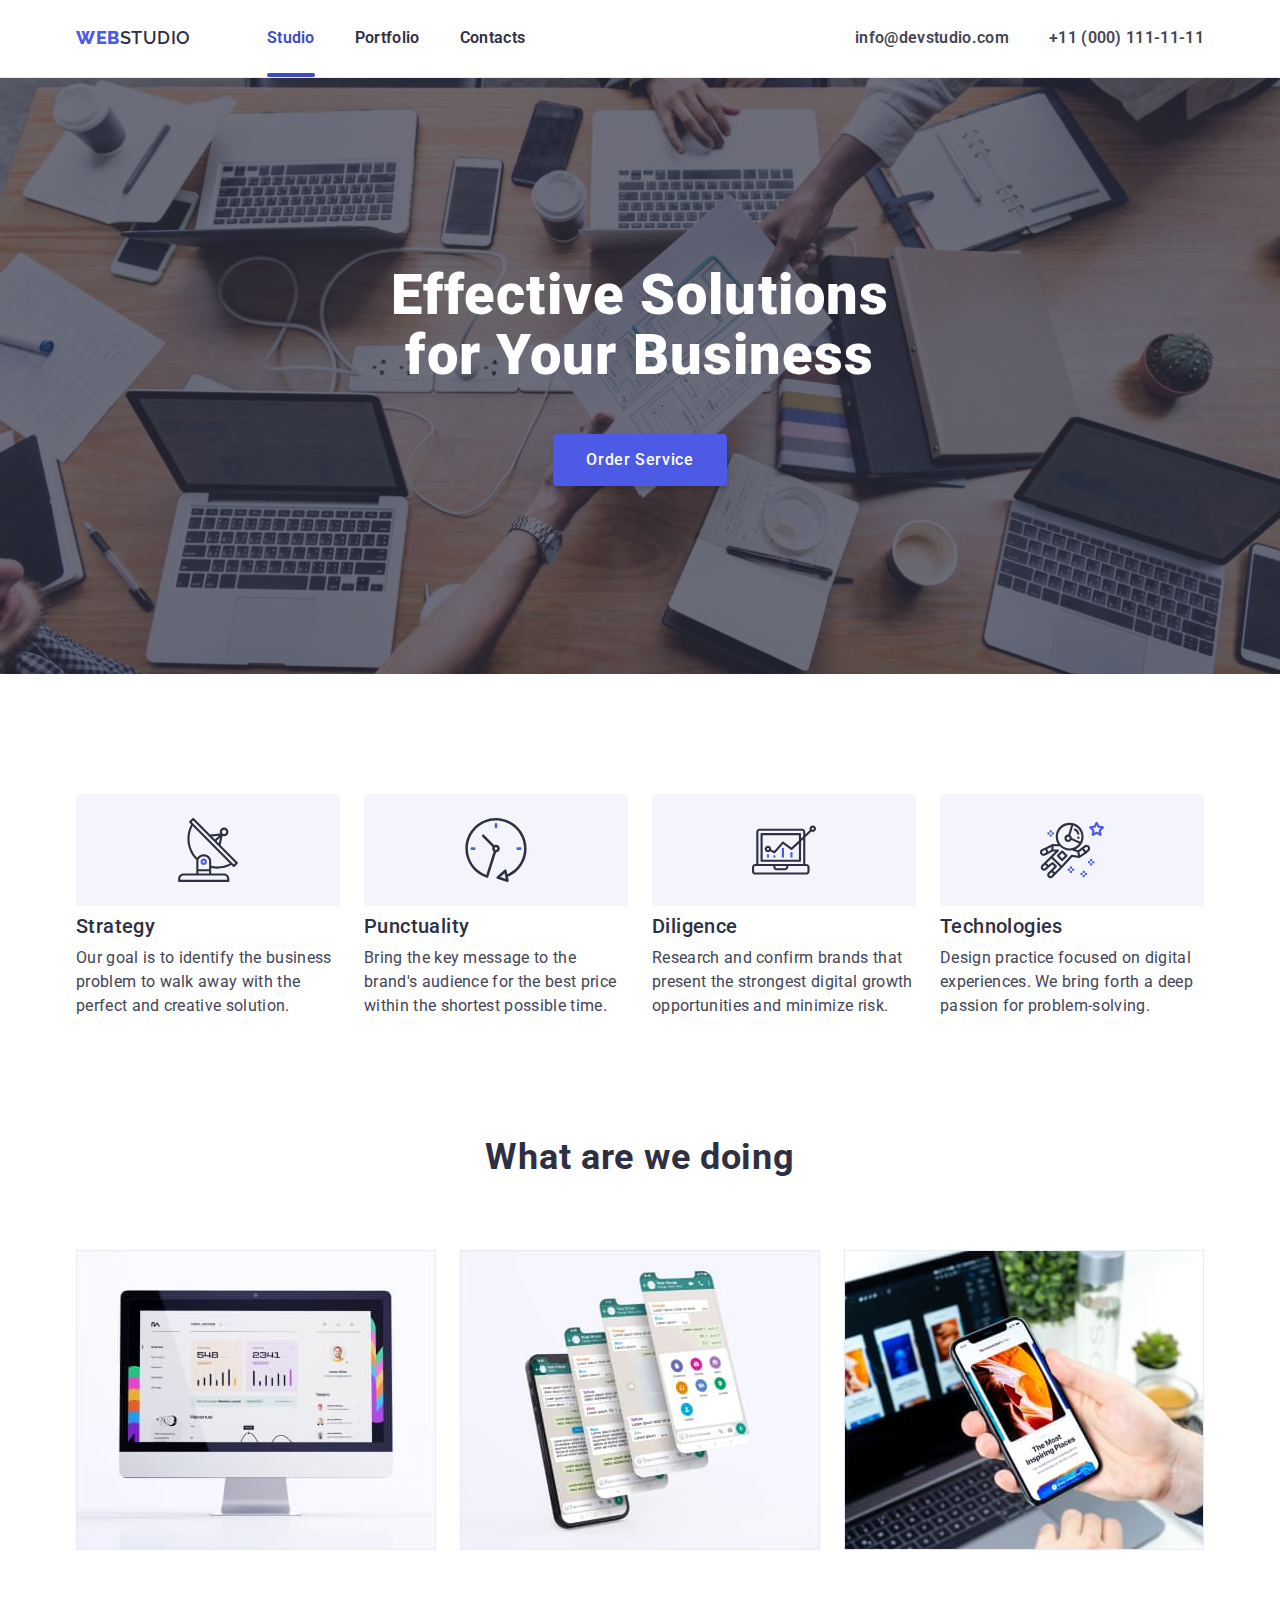
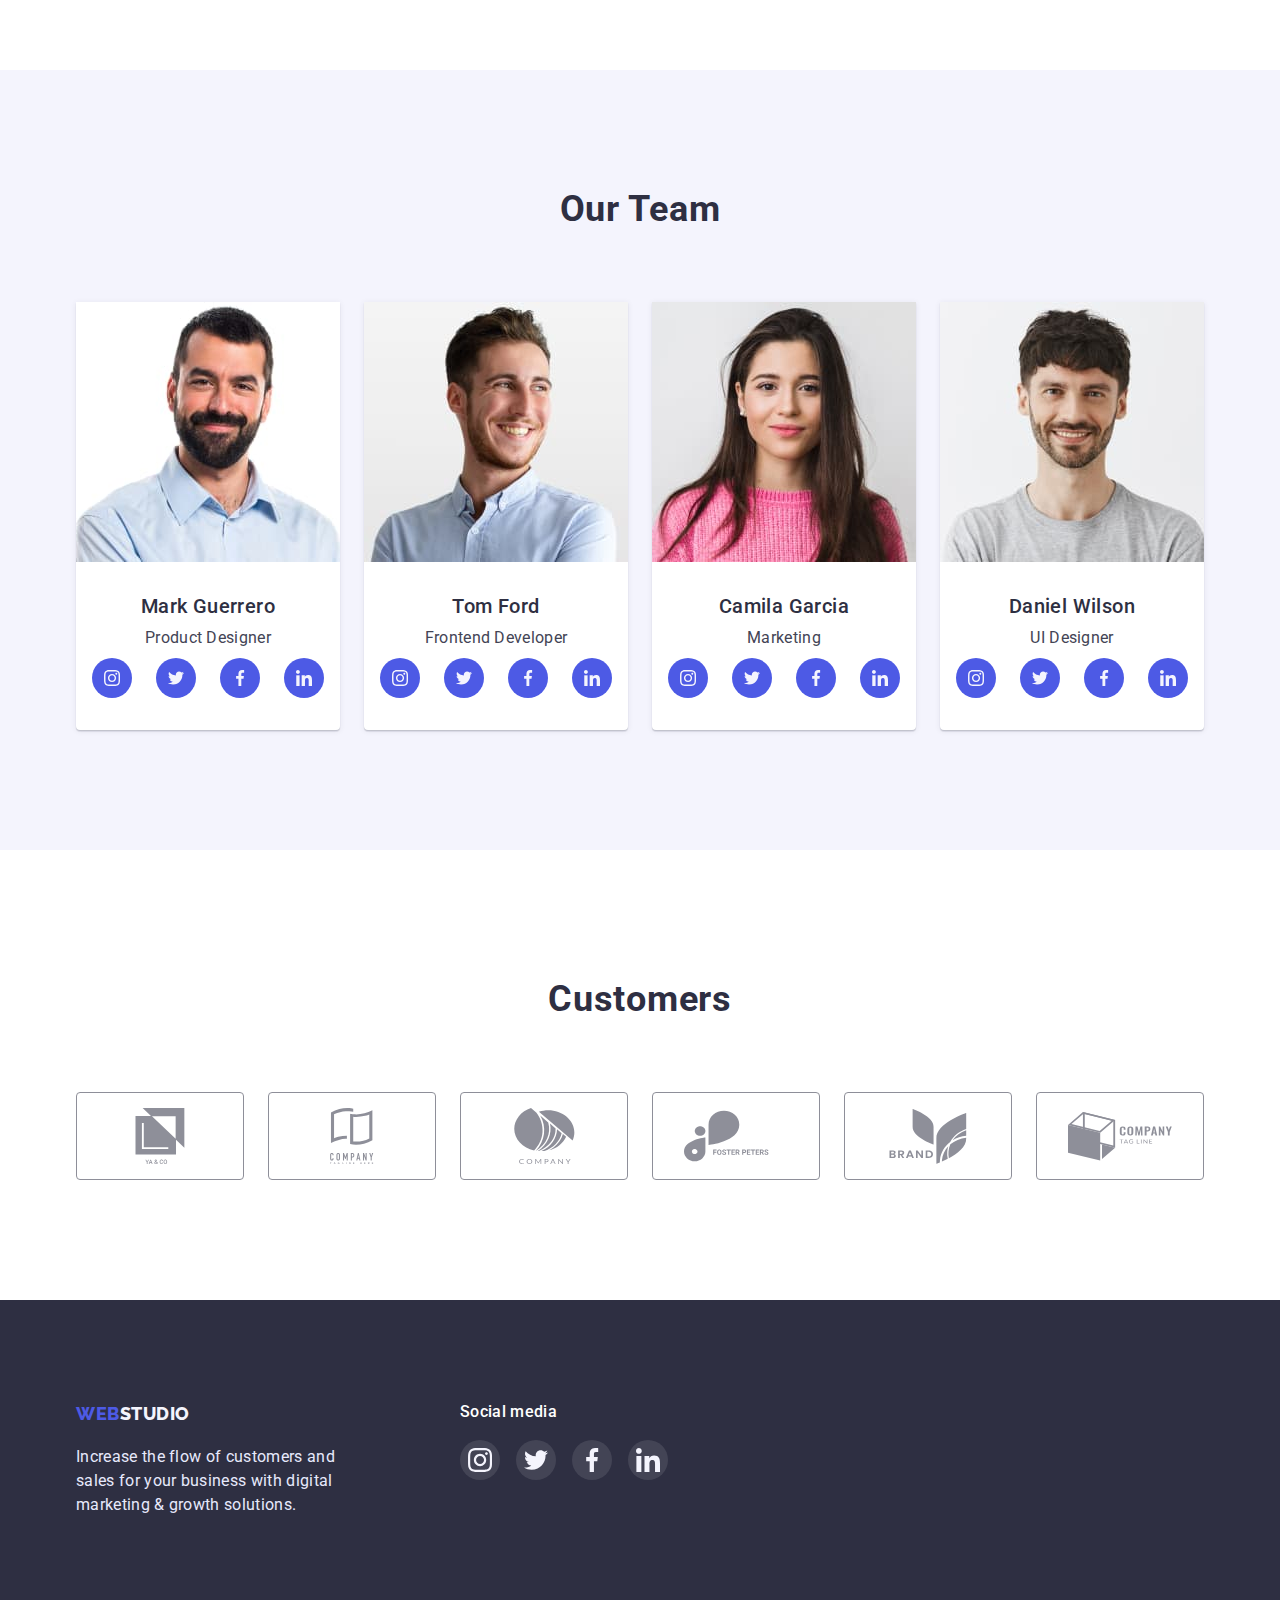
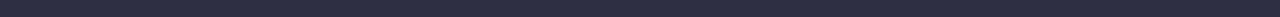
==== index.html @ 7dee8620 "homework-05" ====
<!DOCTYPE html>
<html lang="en">
  <head>
    <meta charset="UTF-8" />
    <meta http-equiv="X-UA-Compatible" content="IE=edge" />
    <meta name="viewport" content="width=device-width, initial-scale=1.0" />
    <title>WEBSTUDIO</title>
    <link rel="preconnect" href="https://fonts.googleapis.com" />
    <link rel="preconnect" href="https://fonts.gstatic.com" crossorigin />
    <link rel="preconnect" href="https://fonts.googleapis.com" />
    <link rel="preconnect" href="https://fonts.gstatic.com" crossorigin />
    <link
      href="https://fonts.googleapis.com/css2?family=Raleway:wght@800&family=Roboto:wght@400;500;700;900&display=swap"
      rel="stylesheet"
    />
    <link
      rel="stylesheet"
      href="https://cdnjs.cloudflare.com/ajax/libs/modern-normalize/1.1.0/modern-normalize.min.css
"
    />
    <link rel="stylesheet" href="./css/style.css" />
  </head>
  <body class="body-studio">
    <!--Header шапка сайту-->
    <header class="header">
      <div class="container header-nav">
        <nav class="page-nav">
          <a class="header-span logo-app link" href="#"><span class="accent">WEB</span>STUDIO</a>
          <ul class="header-list list">
            <li class="item">
              <a class="header-link link current" href="./index.html">Studio</a>
            </li>
            <li class="item">
              <a class="header-link link" href="./portfolio.html">Portfolio</a>
            </li>
            <li class="item">
              <a class="header-link link" href="#">Contacts</a>
            </li>
          </ul>
        </nav>
        <ul class="contact list">
          <address class="address">
            <a class="header-email link" href="malto:info@devstudio.com">info@devstudio.com</a>
            <a class="header-tel link" href="tel:+11(000)111-11-11">+11 (000) 111-11-11</a>
          </address>
        </ul>
      </div>
    </header>
    <!--section 1-->
    <main>
      <section class="hero">
        <div class="container">
          <h1 class="hero-title">Effective Solutions<br />for Your Business</h1>
          <button type="button" class="hero-btn" data-modal-open>Order Service</button>
        </div>
      </section>
      <!--section 2-->
      <section class="skils">
        <div class="container">
          <h2 class="visually-hidden">Skils</h2>
          <ul class="skils-list list">
            <li class="skils-item">
              <a class="skils-block">
                <svg class="skils-icon" width="64" height="64">
                  <use href="./images/sprite.svg#icon-antenna-1"></use>
                </svg>
              </a>
              <h3 class="skils-tile">Strategy</h3>
              <p class="skils-text">
                Our goal is to identify the business problem to walk away with the perfect and
                creative solution.
              </p>
            </li>
            <li class="skils-item">
              <a class="skils-block">
                <svg class="skils-icon" width="64" height="64">
                  <use href="./images/sprite.svg#icon-clock-1"></use>
                </svg>
              </a>
              <h3 class="skils-tile">Punctuality</h3>
              <p class="skils-text">
                Bring the key message to the brand's audience for the best price within the shortest
                possible time.
              </p>
            </li>
            <li class="skils-item">
              <a class="skils-block">
                <svg class="skils-icon" width="64" height="64">
                  <use href="./images/sprite.svg#icon-diagram-1"></use>
                </svg>
              </a>
              <h3 class="skils-tile">Diligence</h3>
              <p class="skils-text">
                Research and confirm brands that present the strongest digital growth opportunities
                and minimize risk.
              </p>
            </li>
            <li class="skils-item">
              <a class="skils-block">
                <svg class="skils-icon" width="64" height="64">
                  <use href="./images/sprite.svg#icon-astronaut-1"></use>
                </svg>
              </a>
              <h3 class="skils-tile">Technologies</h3>
              <p class="skils-text">
                Design practice focused on digital experiences. We bring forth a deep passion for
                problem-solving.
              </p>
            </li>
          </ul>
        </div>
      </section>
      <!--Section 3-->
      <section class="work">
        <div class="container">
          <h2 class="work-title">What are we doing</h2>
          <ul class="work-list list">
            <li class="doing-card">
              <img class="item" src="./images/rectangle.jpg" width="360" height="300" alt="#" />
            </li>
            <li class="doing-card">
              <img class="item" src="./images/ahug.jpg" width="360" height="300" alt="#" />
            </li>
            <li class="doing-card">
              <img
                class="item"
                src="./images/mobil_telephon.jpg"
                width="360"
                height="300"
                alt="#"
              />
            </li>
          </ul>
        </div>
      </section>
      <!--Section 4 (Our Team)-->
      <section class="team team-pading">
        <div class="container">
          <h2 class="team-title">Our Team</h2>
          <ul class="team-list list">
            <li class="team-item">
              <img src="./images/markguerrero.jpg" width="264" height="260" alt="foto_designer" />
              <div class="team-profesion">
                <h3 class="team-name">Mark Guerrero</h3>
                <p class="team-text">Product Designer</p>
                <ul class="team-soc-list list">
                  <li class="team-soc-item">
                    <a href="" class="team-soc-link link">
                      <svg class="team-soc-acon" width="16" height="16">
                        <use href="./images/sprite.svg#icon-instagram-2"></use>
                      </svg>
                    </a>
                  </li>
                  <li class="team-soc-item">
                    <a href="" class="team-soc-link link">
                      <svg class="team-soc-acon" width="16" height="16">
                        <use href="./images/sprite.svg#icon-twitter-1"></use>
                      </svg>
                    </a>
                  </li>
                  <li class="team-soc-item">
                    <a href="" class="team-soc-link link">
                      <svg class="team-soc-acon" width="16" height="16">
                        <use href="./images/sprite.svg#icon-facebook-1"></use>
                      </svg>
                    </a>
                  </li>
                  <li class="team-soc-item">
                    <a href="" class="team-soc-link link">
                      <svg class="team-soc-acon" width="16" height="16">
                        <use href="./images/sprite.svg#icon-linkedin-1"></use>
                      </svg>
                    </a>
                  </li>
                </ul>
              </div>
            </li>
            <li class="team-item">
              <img
                src="./images/tomford.jpg"
                width="264"
                height="260"
                alt="foto_frontend_developer"
              />
              <div class="team-profesion">
                <h3 class="team-name">Tom Ford</h3>
                <p class="team-text">Frontend Developer</p>

                <ul class="team-soc-list list">
                  <li class="team-soc-item">
                    <a href="" class="team-soc-link link">
                      <svg class="team-soc-acon" width="16" height="16">
                        <use href="./images/sprite.svg#icon-instagram-2"></use>
                      </svg>
                    </a>
                  </li>
                  <li class="team-soc-item">
                    <a href="" class="team-soc-link link">
                      <svg class="team-soc-acon" width="16" height="16">
                        <use href="./images/sprite.svg#icon-twitter-1"></use>
                      </svg>
                    </a>
                  </li>
                  <li class="team-soc-item">
                    <a href="" class="team-soc-link link">
                      <svg class="team-soc-acon" width="16" height="16">
                        <use href="./images/sprite.svg#icon-facebook-1"></use>
                      </svg>
                    </a>
                  </li>
                  <li class="team-soc-item">
                    <a href="" class="team-soc-link link">
                      <svg class="team-soc-acon" width="16" height="16">
                        <use href="./images/sprite.svg#icon-linkedin-1"></use>
                      </svg>
                    </a>
                  </li>
                </ul>
              </div>
            </li>
            <li class="team-item">
              <img src="./images/camilagarcia.jpg" width="264" height="260" alt="foto_marketing" />
              <div class="team-profesion">
                <h3 class="team-name">Camila Garcia</h3>
                <p class="team-text">Marketing</p>

                <ul class="team-soc-list list">
                  <li class="team-soc-item">
                    <a href="" class="team-soc-link link">
                      <svg class="team-soc-acon" width="16" height="16">
                        <use href="./images/sprite.svg#icon-instagram-2"></use>
                      </svg>
                    </a>
                  </li>
                  <li class="team-soc-item">
                    <a href="" class="team-soc-link link">
                      <svg class="team-soc-acon" width="16" height="16">
                        <use href="./images/sprite.svg#icon-twitter-1"></use>
                      </svg>
                    </a>
                  </li>
                  <li class="team-soc-item">
                    <a href="" class="team-soc-link link">
                      <svg class="team-soc-acon" width="16" height="16">
                        <use href="./images/sprite.svg#icon-facebook-1"></use>
                      </svg>
                    </a>
                  </li>
                  <li class="team-soc-item">
                    <a href="" class="team-soc-link link">
                      <svg class="team-soc-acon" width="16" height="16">
                        <use href="./images/sprite.svg#icon-linkedin-1"></use>
                      </svg>
                    </a>
                  </li>
                </ul>
              </div>
            </li>
            <li class="team-item">
              <img
                src="./images/danielwilson.jpg"
                width="264"
                height="260"
                alt="foto_UI_desinger"
              />
              <div class="team-profesion">
                <h3 class="team-name">Daniel Wilson</h3>
                <p class="team-text">UI Designer</p>

                <ul class="team-soc-list list">
                  <li class="team-soc-item">
                    <a href="" class="team-soc-link link">
                      <svg class="team-soc-acon" width="16" height="16">
                        <use href="./images/sprite.svg#icon-instagram-2"></use>
                      </svg>
                    </a>
                  </li>
                  <li class="team-soc-item">
                    <a href="" class="team-soc-link link">
                      <svg class="team-soc-acon" width="16" height="16">
                        <use href="./images/sprite.svg#icon-twitter-1"></use>
                      </svg>
                    </a>
                  </li>
                  <li class="team-soc-item">
                    <a href="" class="team-soc-link link">
                      <svg class="team-soc-acon" width="16" height="16">
                        <use href="./images/sprite.svg#icon-facebook-1"></use>
                      </svg>
                    </a>
                  </li>
                  <li class="team-soc-item">
                    <a href="" class="team-soc-link link">
                      <svg class="team-soc-acon" width="16" height="16">
                        <use href="./images/sprite.svg#icon-linkedin-1"></use>
                      </svg>
                    </a>
                  </li>
                </ul>
              </div>
            </li>
          </ul>
        </div>
      </section>
      <section class="clients">
        <div class="container">
          <h2 class="clients-title">Customers</h2>
          <ul class="clients-list list">
            <li class="clients-item">
              <a href="" class="clients-link link">
                <svg class="clients-icon" width="104" height="56">
                  <use href="./images/sprite.svg#icon-logo-1"></use>
                </svg>
              </a>
            </li>
            <li class="clients-item">
              <a href="" class="clients-link link">
                <svg class="clients-icon" width="104" height="56">
                  <use href="./images/sprite.svg#icon-logo-2"></use>
                </svg>
              </a>
            </li>
            <li class="clients-item">
              <a href="" class="clients-link link">
                <svg class="clients-icon" width="104" height="56">
                  <use href="./images/sprite.svg#icon-logo-3"></use>
                </svg>
              </a>
            </li>
            <li class="clients-item">
              <a href="" class="clients-link link">
                <svg class="clients-icon" width="104" height="56">
                  <use href="./images/sprite.svg#icon-logo-4"></use>
                </svg>
              </a>
            </li>
            <li class="clients-item">
              <a href="" class="clients-link link">
                <svg class="clients-icon" width="104" height="56">
                  <use href="./images/sprite.svg#icon-logo-5"></use>
                </svg>
              </a>
            </li>
            <li class="clients-item">
              <a href="" class="clients-link link">
                <svg class="clients-icon" width="104" height="56">
                  <use href="./images/sprite.svg#icon-logo-6"></use>
                </svg>
              </a>
            </li>
          </ul>
        </div>
      </section>
    </main>
    <!--section 5-->
    <footer class="footer">
      <div class="container footer-container">
        <div class="logo-box">
          <a class="logo-down link" href="./index.html"
            ><span class="accent">WEB</span><span class="accent-studio">STUDIO</span></a
          >
          <p class="footer-text">
            Increase the flow of customers and sales for your business with digital marketing &
            growth solutions.
          </p>
        </div>
        <div class="media">
          <h3 class="social-text">Social media</h3>
          <ul class="media-social list">
            <li class="media-social-item">
              <a href="" class="media-soc-link link">
                <svg class="media-soc-acon" width="24" height="24">
                  <use href="./images/sprite.svg#icon-instagram-2"></use>
                </svg>
              </a>
            </li>
            <li class="media-social-item">
              <a href="" class="media-soc-link link">
                <svg class="media-soc-acon" width="24" height="24">
                  <use href="./images/sprite.svg#icon-twitter-1"></use>
                </svg>
              </a>
            </li>
            <li class="media-social-item">
              <a href="" class="media-soc-link link">
                <svg class="media-soc-acon" width="24" height="24">
                  <use href="./images/sprite.svg#icon-facebook-1"></use>
                </svg>
              </a>
            </li>
            <li class="media-social-item">
              <a href="" class="media-soc-link link">
                <svg class="media-soc-acon" width="24" height="24">
                  <use href="./images/sprite.svg#icon-linkedin-1"></use>
                </svg>
              </a>
            </li>
          </ul>
        </div>
      </div>
    </footer>
    <div class="backdrop is-hidden" data-modal>
      <div class="modal">
        <button type="button" class="modal-close" data-modal-close>
          <svg class="modal-icon" width="8" height="8">
            <use href="./images/icon-close-black.svg#icon-vector"></use>
          </svg>
        </button>
      </div>
    </div>
    <script src="./js/modal.js"></script>
  </body>
</html>
---- css/style.css ----
/*
универсальный селектро
селектор id
селектор тега
селектор класу
селектор атрибуту
селектор наследия
селектор ребенка
*/
*,
*::before,
*::after {
  box-sizing: border-box;
}

:root {
  --brand-color: #4D5AE5;
  --fond-page-color: #FFFFFF;
  --logo-color: #2E2F42;
  --text-decoration-color: #434455;
  --section-page-color: #2e2f42;
  --text-decoration-footer: #E7E9FC;
  --click-color: #404bbf;
  --lith-color: #f4f4fd;
  --footer-soc-bg-color: rgba(255, 255, 255, 0.1);
  --footer-soc-bg-hover: #31d0aa;
  --clients-icon-color:#8e8f99;
  --hover-transition: 250ms cubic-bezier(0.4, 0, 0.2, 1); 
}

h1,
h2,
h3,
h4,
h5,
h6,
p {
  margin: 0;
}

ul,
ol {
  margin: 0;
  padding-left: 0;
}

img {
  display: block;
}

button {
  cursor: pointer;
}

.body-studio {
  font-family: "Roboto", sans-serif;
  background-color: var(--fond-page-color #FFFFFF);
}

.container {
  width: 1158px;
  margin-left: auto;
  margin-right: auto;
  padding-right: 15px;
  padding-left: 15px;

}

.visually-hidden {
  position: absolute;
  width: 1px;
  height: 1px;
  margin: -1px;
  border: 0;
  padding: 0;
  white-space: nowrap;
  clip-path: inset(100%);
  clip: rect(0, 0, 0, 0);
  overflow: hidden;
}

.list {
  margin: 0;
  list-style: none;
}

.link {
  text-decoration: none;
  /*display: inline-block;*/
}

.header {
  border-bottom: 1px solid var(--text-decoration-footer);
}

.header-nav {
  display: flex;
}

.page-nav {
  /*position: absolute;*/
  display: flex;
}

.header-nav .link {
  color: var(--logo-color);
  font-weight: 600;
  text-decoration: none;
  transition: color var(--hover-transition);
}
.header-nav .link.current {
  color: var(--click-color);
  position: relative;
}

.link.current::after {
  content: "";
  position: absolute;
  width: 100%;
  height: 4px;
  background-color: var(--click-color);
  border-radius: 2px;
  left: 0;
  bottom: -3px;
}

/*.header > .container {
  display: flex;
  height: auto;
}*/
.address {
  display: flex;
  gap: 40px;
}
.address .link {
  color: var(--text-decoration-color);
  font-style: normal;
  font-size: 16px;
  line-height: 1.5;
  text-decoration: none;
  letter-spacing: 0.02em;
}
.header-list {
  display: flex;
  align-items: center;
  gap: 40px;
  width: auto;
  height: auto;
  margin-left: 0;
}
.header-span {
  font-weight: 800;
  font-size: 16px;
  line-height: 1.5;
  letter-spacing: 0.02em;
  color: var(--section-page-color);
  display: block;
  padding-top: 24px;
  padding-bottom: 24px;
}
.header-link {
  font-weight: 500;
  font-size: 16px;
  line-height: 1.5;
  letter-spacing: 0.02em;
  color: var(--section-page-color);
  display: block;
  padding-top: 24px;
  padding-bottom: 24px;
}


.header-link:hover,
.header-link:focus,
.header-tel:hover,
.header-tel:focus,
.header-email:hover,
.header-email:focus {
  color: var(--brand-color);
}

.item {
  color: var(--brand-color);
}

.logo-app {
  font-family: "Raleway", sans-serif;
  font-weight: 800;
  font-size: 18px;
  line-height: 1.33;
  letter-spacing: 0.03em;
  text-transform: uppercase;
  color: var(--logo-color);
  width: auto;
  height: auto;
  margin-right: 76px;
}

.contact {
  display: flex;
  align-items: center;
  margin-left: auto;
  gap: 40px;
}

.accent {
  letter-spacing: 0.03em;
  color: var(--brand-color);
  font-family: 'Raleway';
font-style: normal;
font-weight: 800;
font-size: 18px;
line-height: 1.6;
}

.header-tel,
.header-email {
  font-weight: 400;
  font-size: 16px;
  line-height: 1.5;
  letter-spacing: 0.02em;
  color: var(--text-decoration-color);
  padding-bottom: 24px;
  padding-top: 24px;
}


.hero {
  /* margin-top: 24px;
    margin-bottom: 120px;*/
  margin-left: auto;
  margin-right: auto;
  padding-top: 188px;
  padding-bottom: 188px;


  background-color: var(--section-page-color);
  text-align: center;
  max-width: 1440px;
  background-image: linear-gradient(rgba(46, 47, 66, 0.7),
      rgba(46, 47, 66, 0.7)),
    url(../images/people-office.jpg);
  background-repeat: no-repeat;
  background-position: center;
  background-size: cover;

}

.hero-title {
  /*margin-top: 0;
    margin-bottom: 0px;
    margin-left: 0px;
    margin-right: 0px;
    padding-top: 0px;*/
  /*padding-bottom: 48px;*/
  margin-bottom: 48px;
  font-weight: 900;
  font-size: 56px;
  line-height: 1.07;
  letter-spacing: 0.02em;
  color: var(--fond-page-color);
}

.hero-btn {
  /* display: inline-block;*/
  padding: 16px 32px;
  text-align: center;
  /*margin-bottom: 192px;*/
  margin-left: 0px;
  margin-right: 0px;
  border-radius: 4px;
  border: 1px solid transparent;
  min-width: 170px;

  font-family: inherit;
  font-weight: 500;
  font-size: 16px;
  line-height: 1.18;
  letter-spacing: 0.04em;
  background-color: var(--brand-color);
  color: var(--fond-page-color);
  cursor: pointer;
  box-shadow: 0px 4px 4px rgba(0, 0, 0, 0.15);

}

.hero-btn:hover,
.hero-btn:focus {
  background-color: var(--click-color);
}

.skils {
  padding: 120px 0;
}

.skils {
  padding: 120px 0;
}

.skils-list {
  display: flex;
  justify-content: center;
  gap: 24px;

}

.skils-item {
  width: calc((100% - 3 * 24px) / 4);
  /*width: 264px;*/
}

.skils-block {
  background: var(--lith-color);
  border-radius: 4px;
  /*width: 265px;
  height: 122px;*/
  display: flex;
  align-items: center;
  justify-content: center;
  margin-bottom: 8px;
  padding: 24px 0;
  fill: var(--clients-icon-color);

}

.skils-icon {
  align-items: center;
  justify-content: center;
  background: var(--lith-color);
}

.skils-tile {
  font-weight: 500;
  font-size: 20px;
  line-height: 1.2;
  letter-spacing: 0.02em;
  color: var(--logo-color);
  margin-bottom: 8px;
}

.skils-text {
  /*width: 264px;*/
  font-size: 16px;
  line-height: 1.5;
  letter-spacing: 0.02em;
  color: var(--text-decoration-color);
}

.work {
  padding-bottom: 120px;
}

/*.ourteam {
  padding: 120px 0;
}*/
.work-list {
  display: flex;
  gap: 24px;
}

.work-title {
  font-weight: 700;
  font-size: 36px;
  line-height: 1.11;
  text-align: center;
  letter-spacing: 0.02em;
  color: var(--section-page-color);
  margin-bottom: 72px;
}

.team {
  background: var(--lith-color);
  text-align: center;

}

.team-pading {
  padding-top: 120px;
  padding-bottom: 120px;
}

.team-title {
  font-weight: 700;
  font-size: 36px;
  line-height: 1.11;
  text-align: center;
  letter-spacing: 0.02em;
  color: var(--logo-color);
  margin-bottom: 72px;
}

.team-list {
  display: flex;
  justify-content: center;
  align-items: center;
  gap: 24px;
  border-radius: 4px;
}

.team-item {
  background: var(--fond-page-color);
  box-shadow: 0px 1px 6px rgba(46, 47, 66, 0.08),
    0px 1px 1px rgba(46, 47, 66, 0.16), 0px 2px 1px rgba(46, 47, 66, 0.08);
  border-radius: 0px 0px 4px 4px;
  width: calc((100% - 72px) / 4);

}

.team-image {
  margin-bottom: 32px;
}

.team-name {
  font-weight: 500;
  font-size: 20px;
  line-height: 1.2;
  text-align: center;
  letter-spacing: 0.02em;
  color: var(--logo-color);
  margin-bottom: 8px;
}

.team-text {
  font-size: 16px;
  line-height: 1.5;
  text-align: center;
  letter-spacing: 0.02em;
  margin-bottom: 8px;
  color: var(--text-decoration-color);
  /*padding-bottom: 32px;*/
}

.team-profesion {
  padding-top: 32px;
  padding-bottom: 32px;
}

/*значки*/
.team-item-text {
  margin-bottom: 8px;
}

.team-soc-item {
  width: 40px;
  height: 40px;
  
}

.team-soc-link {
  width: 100%;
  height: 100%;
  border-radius: 50%;
  display: flex;
  align-items: center;
  justify-content: center;
  background: rgba(255, 255, 255, 0.1);
  background-color: var(--brand-color);
}

.team-soc-link:hover,
.team-soc-link:focus {
  background-color: var(--click-color);
}

.team-soc-list {
  display: flex;
  justify-content: center;
  gap: 24px;
}

.media-soc-acon {
  fill: var(--lith-color);
}


.clients {
  padding-top: 130px;
  padding-bottom: 120px;
}

.clients-title {
  font-weight: 700;
  font-size: 36px;
  line-height: 1.11;
  text-align: center;
  letter-spacing: 0.02em;
  color: var(--section-page-color);
  margin-bottom: 72px;
}

.clients-list {
  display: flex;
  justify-content: space-between;
  align-items: center;
  gap: 24px;
}

.clients-item {
  width: 168px;
  height: 88px;
  border: 1px solid #8e8f99;
  border-radius: 4px;
}

.clients-link {
  display: flex;
  justify-content: center;
  align-items: center;
  width: 100%;
  height: 100%;
  border-color: 1px solid var(--clients-icon-color);
  color: var(--clients-icon-color);
}

.clients-icon {
  fill: currentColor;
}

.clients-item:hover,
.clients-item:focus {
  border-color: var(--click-color);
}

.clients-item:hover,
.clients-item:focus  {
  fill: var(--click-color);
}
.clients-link:hover .clients-icon,
.clients-link:focus .clients-icon {
  fill: var(--click-color);
}
.media-social-list {
  display: flex;
  justify-content: center;
  gap: 16px;
}

.media-social-item {
  width: 40px;
  height: 40px;
}

.media-soc-link {
  width: 100%;
  height: 100%;
  background-color: var(--footer-soc-bg-color);
  border-radius: 50%;
  display: flex;
  align-items: center;
  justify-content: center;
}

.media-soc {
  display: block;
}

.media-soc-list {
  display: flex;
  justify-content: center;
  gap: 16px;
}


/* Portfolio */
.portfolio {
  padding-top: 96px;
  padding-bottom: 120px;
}

.sitenav-list {
  display: flex;
  flex-direction: row;
  justify-content: center;
  gap: 24px;
  margin-bottom: 72px;
}

.btn {
  padding: 8px 16px;
  border-radius: 4px;

  color: var(--brand-color);
  font-family: inherit;
  font-weight: 500;
  font-size: 16px;
  line-height: 1.5;
  letter-spacing: 0.04em;
  border: 1px solid var(--text-decoration-footer);
  cursor: pointer;


}

/*.btn {
    display: flex;
    margin-right: 24px;
}*/
.btn :last-child {
  margin-right: 0;
}

.btn:hover,
.btn:focus {
  background: var(--brand-color);
  color: var(--fond-page-color);
  border: 1px solid var(--click-color);

}
.portfolio-btn:hover, 
.portfolio-btn:focus {
box-shadow: 0px 1px 6px rgba(46, 47, 66, 0.08),
    0px 1px 1px rgba(46, 47, 66, 0.16), 0px 2px 1px rgba(46, 47, 66, 0.08);
}
.portfolio-card {
  cursor: pointer;
  
}
.portfolio-list {
  gap: 48px 24px;
  display: flex;
  flex-wrap: wrap;
  /*justify-content: space-between;*/
}

.portfolio-item {
  width: calc((100% - 2 *24px)/3);
  box-shadow: 0px 1px 6px rgba(46, 47, 66, 0.08);
  /*width: 360px;*/
  /*border: 1px solid var(--acent-color);*/
  /*margin-bottom: 48px;*/
}

/*.portfolio-item:nth-child(3n){
  margin-right: 0;
}*/
.portfolio-item:hover,
.portfolio-item:focus {
 border: 0.5px solid #F4F4FD;
box-shadow: 0px 1px 6px rgba(46, 47, 66, 0.08), 0px 1px 1px rgba(46, 47, 66, 0.16), 0px 2px 1px rgba(46, 47, 66, 0.08);
}

.portfolio-link {
  width: auto;
  height: auto;
}

.portfolio-item:not(:nth-last-child(-n + 3)) {
  margin-bottom: 0;
}

/*.portfolio-item:nth-child(n + 7) {
  margin-bottom: 0;
}*/

.portfolio-picture {
  margin-bottom: 32px;
}

.portfolio-title {
  font-weight: 700;
  font-size: 20px;
  line-height: 1.2;
  letter-spacing: 0.02em;
  color: var(--section-page-color);
  margin-bottom: 8px;
  /*padding-left: 16px;*/
}

.portfolio-picture {
  display: block;
  margin-bottom: 0px;
  padding-bottom: 0px;
  border-bottom: 0px;
}

.portfolio-text {
  /*padding-bottom: 32px;*/
  padding-left: 16px;

  font-size: 16px;
  line-height: 1.5;
  letter-spacing: 0.02em;
  color: var(--text-decoration-color);

}

.portfolio-container {
  padding-top: 32px;
  padding-bottom: 32px;
  padding-right: 24px;
  padding-left: 24px;
  margin-top: 0;
  border-left: 1px solid var(--text-decoration-footer);
  border-right: 1px solid var(--text-decoration-footer);
  border-bottom: 1px solid var(--text-decoration-footer);
}

/*.block-footer {
    background-color: var(--section-page-color);
    padding-top: 100px;
    padding-bottom: 100px;

}*/
.accent-studio {
  font-family: 'Raleway';
  font-weight: 800;
  font-size: 18px;
  line-height: 1.16;
  letter-spacing: 0.03em;
  color: var(--lith-color);
}

/*Page 1 - secion-4*/
.ourteam {
  box-sizing: border-box;
  background: var(--lith-color);
  min-width: 1440px;
}

.footer-container {
  display: flex;
}

.logo-down {
  /*display: inline-block;
    padding: 0px;
    margin: 100px 0px 16px 156px;*/
  font-family: 'Raleway', sans-serif;
  font-weight: 800;
  font-size: 18px;
  line-height: 1.33;
  letter-spacing: 0.03em;
  color: var(--logo-color);
}

.footer {
  background: var(--section-page-color);
  padding-top: 100px;
  padding-bottom: 100px;
}

.logo-box {
  margin-right: 120px;
}

/*.footer-logo {
  font-family: "Raleway", sans-serif;
  font-weight: 800;
  font-size: 18px;
  line-height: 1.33;
  letter-spacing: 0.03em;
  text-transform: uppercase;
  color: var(--lith-color);
  width: auto;
  height: auto;
  margin: 0px 0px 16px 0;
}*/

.footer-text {
  margin-top: 16px;
  width: 264px;
  font-size: 16px;
  line-height: 1.5;
  letter-spacing: 0.02em;
  color: var(--text-decoration-footer);
}

.media-social {
  display: flex;
  gap: 16px;
}

.social-text {
  font-weight: 500;
  font-size: 16px;
  line-height: 1.5;
  letter-spacing: 0.02em;
  color: var(--fond-page-color);
  margin-bottom: 16px;
  margin-left: 0px;
}

.media-social-link {
  width: 100%;
  height: 100%;
  border-radius: 50%;
  display: flex;
  align-items: center;
  justify-content: center;
  background-color: rgba(255, 255, 255, 0.1);

}

.media-social.list {
  margin-left: 0px;
}

.media-soc-link:hover,
.media-soc-link:focus {
  background-color: #31d0aa;
}
.portfolio-item {
  width: calc((100% - 48px) / 3);
}
.project-card-image {
  position: relative;
  overflow: hidden;
}

.project-card-text {
  letter-spacing: 0.02em;
  line-height: 1.5;
  color: var(--lith-color);
  padding-top: 40px;
  padding-left: 32px;
  padding-right: 32px;
  background-color: #4d5ae5;
  height: 100%;
  position: absolute;
  top: 0;
  transform: translateY(100%);
  transition: transform var(--hover-transition);
  overflow: auto;
}

.portfolio-item:hover .project-card-text,
.portfolio-item:focus .project-card-text {
  transform: translateY(0);
}
.portfolio-item:hover .card-text,
.portfolio-item:focus .card-text {
  border: 0.5px solid var(--lith-color);
box-shadow: 0px 1px 6px rgba(46, 47, 66, 0.08), 0px 1px 1px rgba(46, 47, 66, 0.16), 0px 2px 1px rgba(46, 47, 66, 0.08);
}

/*.portfolio-item .card-text {
  border-bottom: 1px solid #e7e9fc;
  border-left: 1px solid #e7e9fc;
  border-right: 1px solid #e7e9fc;
  padding-left: 16px;
  transition: box-shadow var(--hover-transition);
}*/
/*.portfolio-list {
  display: flex;
  flex-wrap: wrap;
  column-gap: 24px;
  row-gap: 48px;
}*/

.backdrop {
  position: fixed;
  top: 0;
  width: 100%;
  height: 100%;
  background: rgba(46, 47, 66, 0.4);
  transition: opacity var(--hover-transition),
    visibility var(--hover-transition);
}
.modal {
  position: absolute;
  top: 50%;
  left: 50%;
  width: 408px;
  min-height: 576px;
  background: #fcfcfc;
  box-shadow: 0px 1px 1px rgba(0, 0, 0, 0.14), 0px 1px 3px rgba(0, 0, 0, 0.12),
    0px 2px 1px rgba(0, 0, 0, 0.2);
  border-radius: 4px;
  transform: translate(-50%, -50%) scaleY(1);
  transition: transform var(--hover-transition);
}
.modal-close {
  position: absolute;
  right: 24px;
  top: 24px;

  width: 24px;
  height: 24px;
  border-radius: 50%;
  background: var(--text-decoration-footer); 
  border: 1px solid rgba(0, 0, 0, 0.1);
  transition: background-color var(--hover-transition);
}

.modal-icon {
  position: absolute;
  top: 50%;
  left: 50%;
  transform: translate(-50%, -50%);
  transition: fill var(--hover-transition);
}
.modal-close:hover {
  background-color: var(--click-color);
}

.modal-close:hover .modal-icon {
  fill: var(--fond-page-color);
}

.is-hidden {
  opacity: 0;
  visibility: hidden;
  pointer-events: none;
}

.backdrop.is-hidden .modal {
  transform: translate(-50%, -50%) scaleY(0);
}
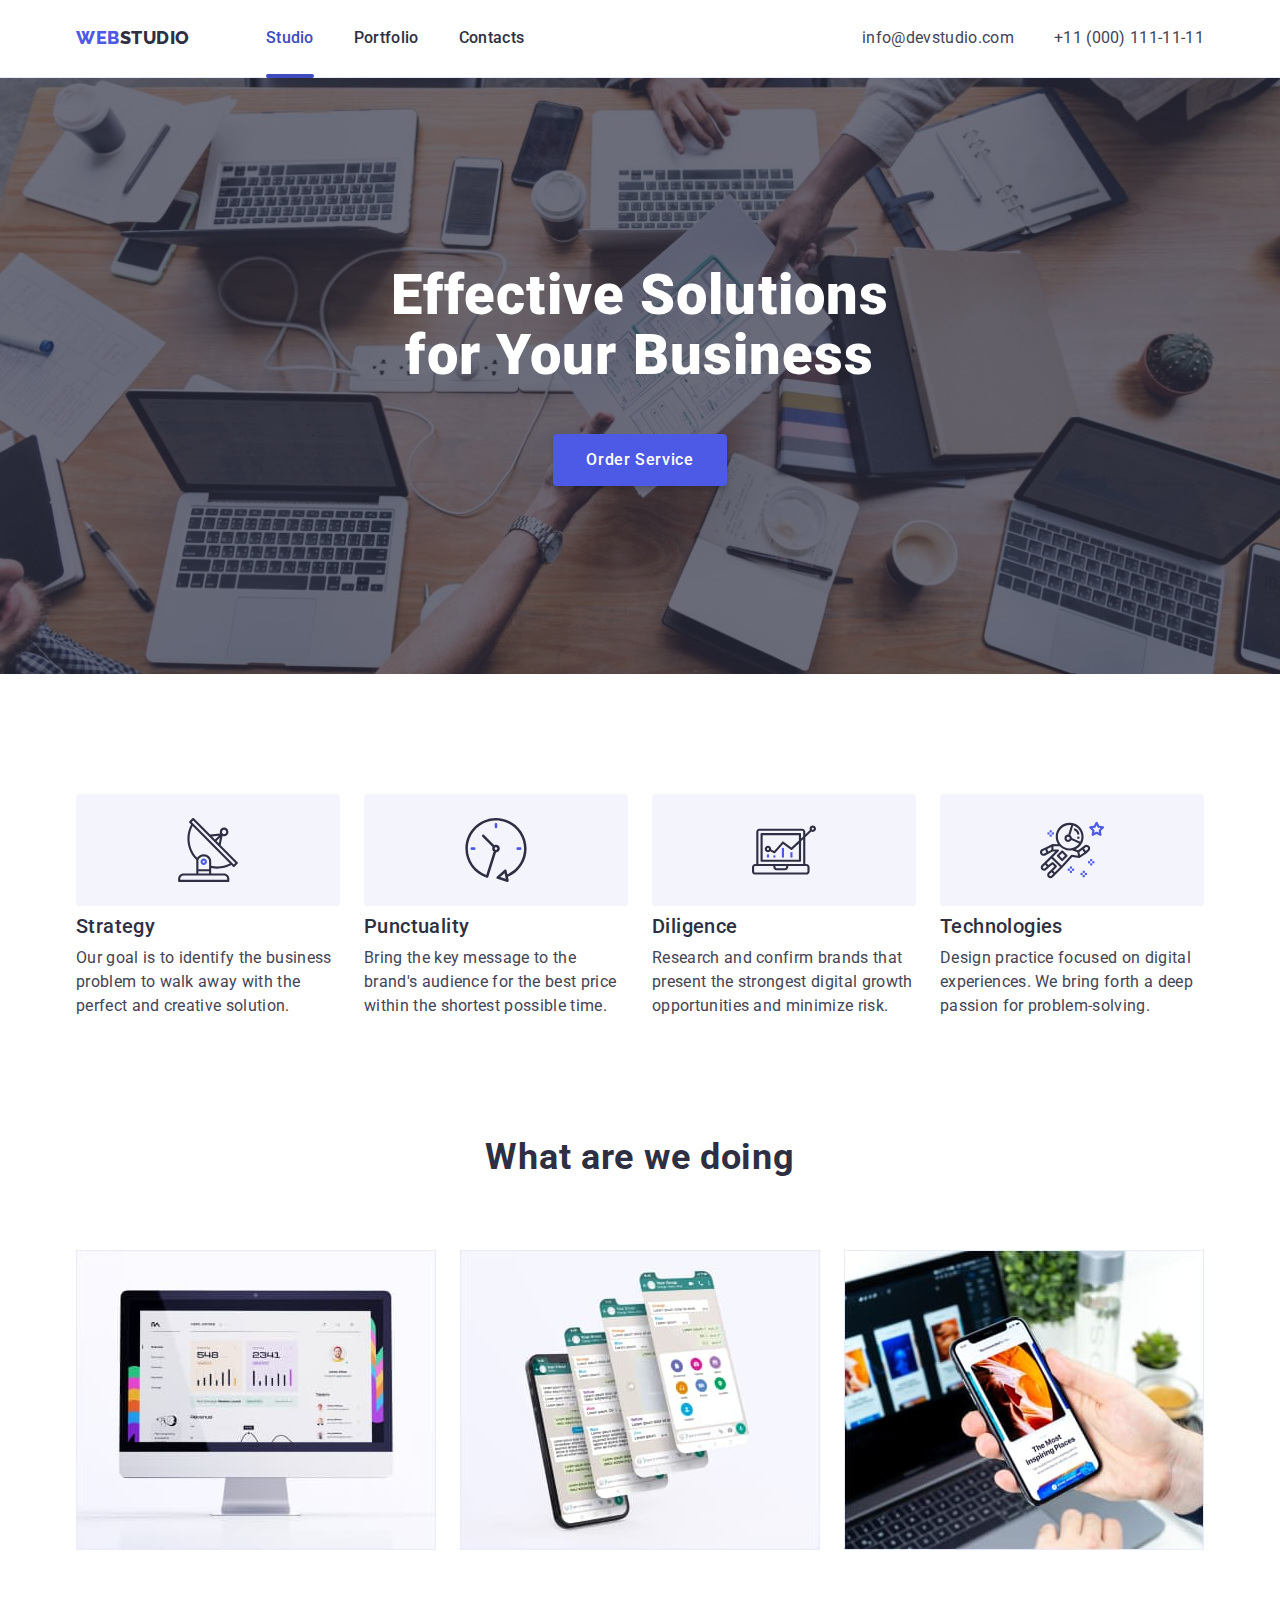
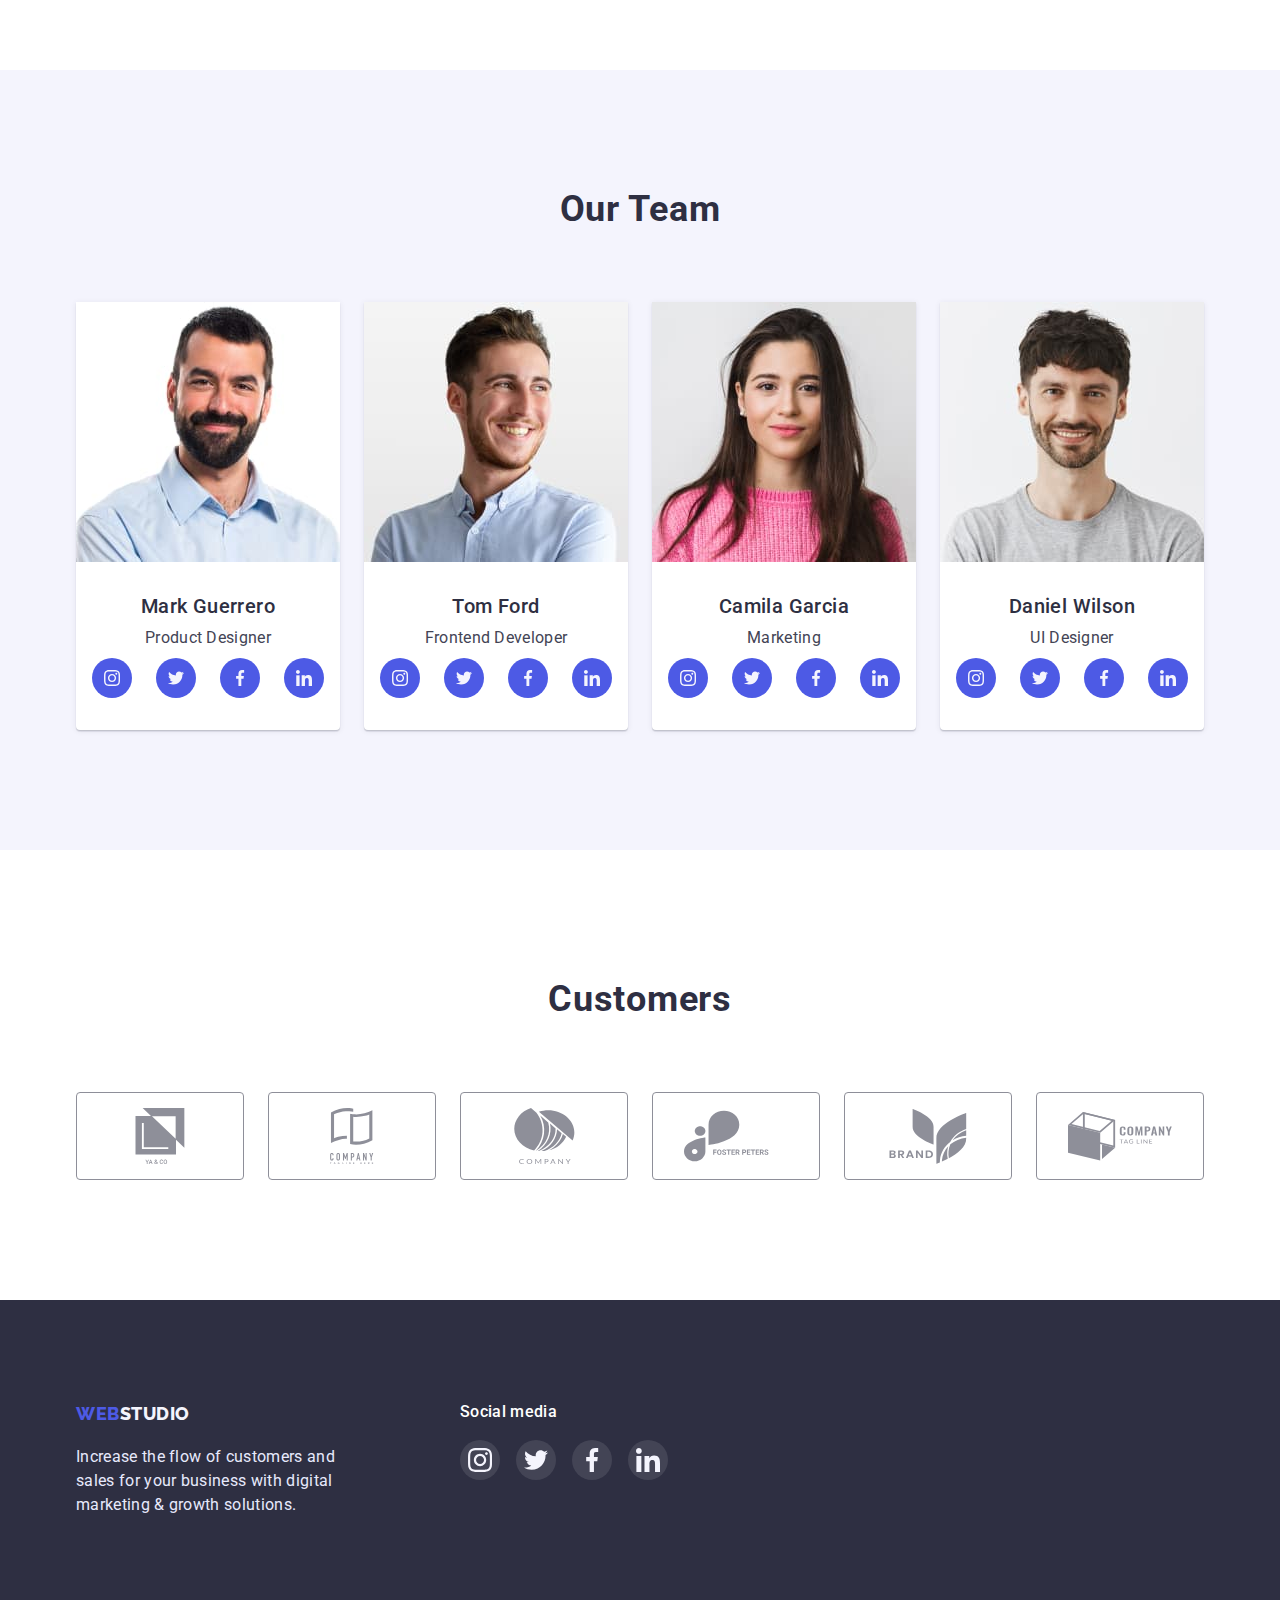
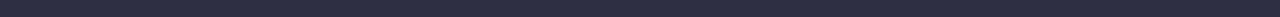
==== commit e6f93c39: "error sprite" ====
--- a/index.html
+++ b/index.html
@@ -403,7 +403,7 @@
       <div class="modal">
         <button type="button" class="modal-close" data-modal-close>
           <svg class="modal-icon" width="8" height="8">
-            <use href="./images/icon-close-black.svg#icon-vector"></use>
+            <use href="./images/sprite.svg#icon-close"></use>
           </svg>
         </button>
       </div>
--- a/css/style.css
+++ b/css/style.css
@@ -104,7 +104,6 @@
 
 .header-nav .link {
   color: var(--logo-color);
-  font-weight: 600;
   text-decoration: none;
   transition: color var(--hover-transition);
 }
@@ -121,7 +120,7 @@
   background-color: var(--click-color);
   border-radius: 2px;
   left: 0;
-  bottom: -3px;
+  bottom: -4px;
 }
 
 /*.header > .container {
@@ -215,13 +214,12 @@
 
 .header-tel,
 .header-email {
-  font-weight: 400;
   font-size: 16px;
   line-height: 1.5;
   letter-spacing: 0.02em;
-  color: var(--text-decoration-color);
   padding-bottom: 24px;
   padding-top: 24px;
+  color: var(--text-decoration-color);
 }
 
 
@@ -635,7 +633,6 @@
 }*/
 .portfolio-item:hover,
 .portfolio-item:focus {
- border: 0.5px solid #F4F4FD;
 box-shadow: 0px 1px 6px rgba(46, 47, 66, 0.08), 0px 1px 1px rgba(46, 47, 66, 0.16), 0px 2px 1px rgba(46, 47, 66, 0.08);
 }
 
@@ -657,7 +654,7 @@
 }
 
 .portfolio-title {
-  font-weight: 700;
+  font-weight: 500;
   font-size: 20px;
   line-height: 1.2;
   letter-spacing: 0.02em;
@@ -674,10 +671,7 @@
 }
 
 .portfolio-text {
-  /*padding-bottom: 32px;*/
-  padding-left: 16px;
-
-  font-size: 16px;
+    font-size: 16px;
   line-height: 1.5;
   letter-spacing: 0.02em;
   color: var(--text-decoration-color);
@@ -687,8 +681,8 @@
 .portfolio-container {
   padding-top: 32px;
   padding-bottom: 32px;
-  padding-right: 24px;
-  padding-left: 24px;
+  padding-right: 16px;
+  padding-left: 16px;
   margin-top: 0;
   border-left: 1px solid var(--text-decoration-footer);
   border-right: 1px solid var(--text-decoration-footer);
@@ -829,9 +823,10 @@
 }
 .portfolio-item:hover .card-text,
 .portfolio-item:focus .card-text {
-  border: 0.5px solid var(--lith-color);
+border: 0.5px solid var(--lith-color);
 box-shadow: 0px 1px 6px rgba(46, 47, 66, 0.08), 0px 1px 1px rgba(46, 47, 66, 0.16), 0px 2px 1px rgba(46, 47, 66, 0.08);
 }
+
 
 /*.portfolio-item .card-text {
   border-bottom: 1px solid #e7e9fc;
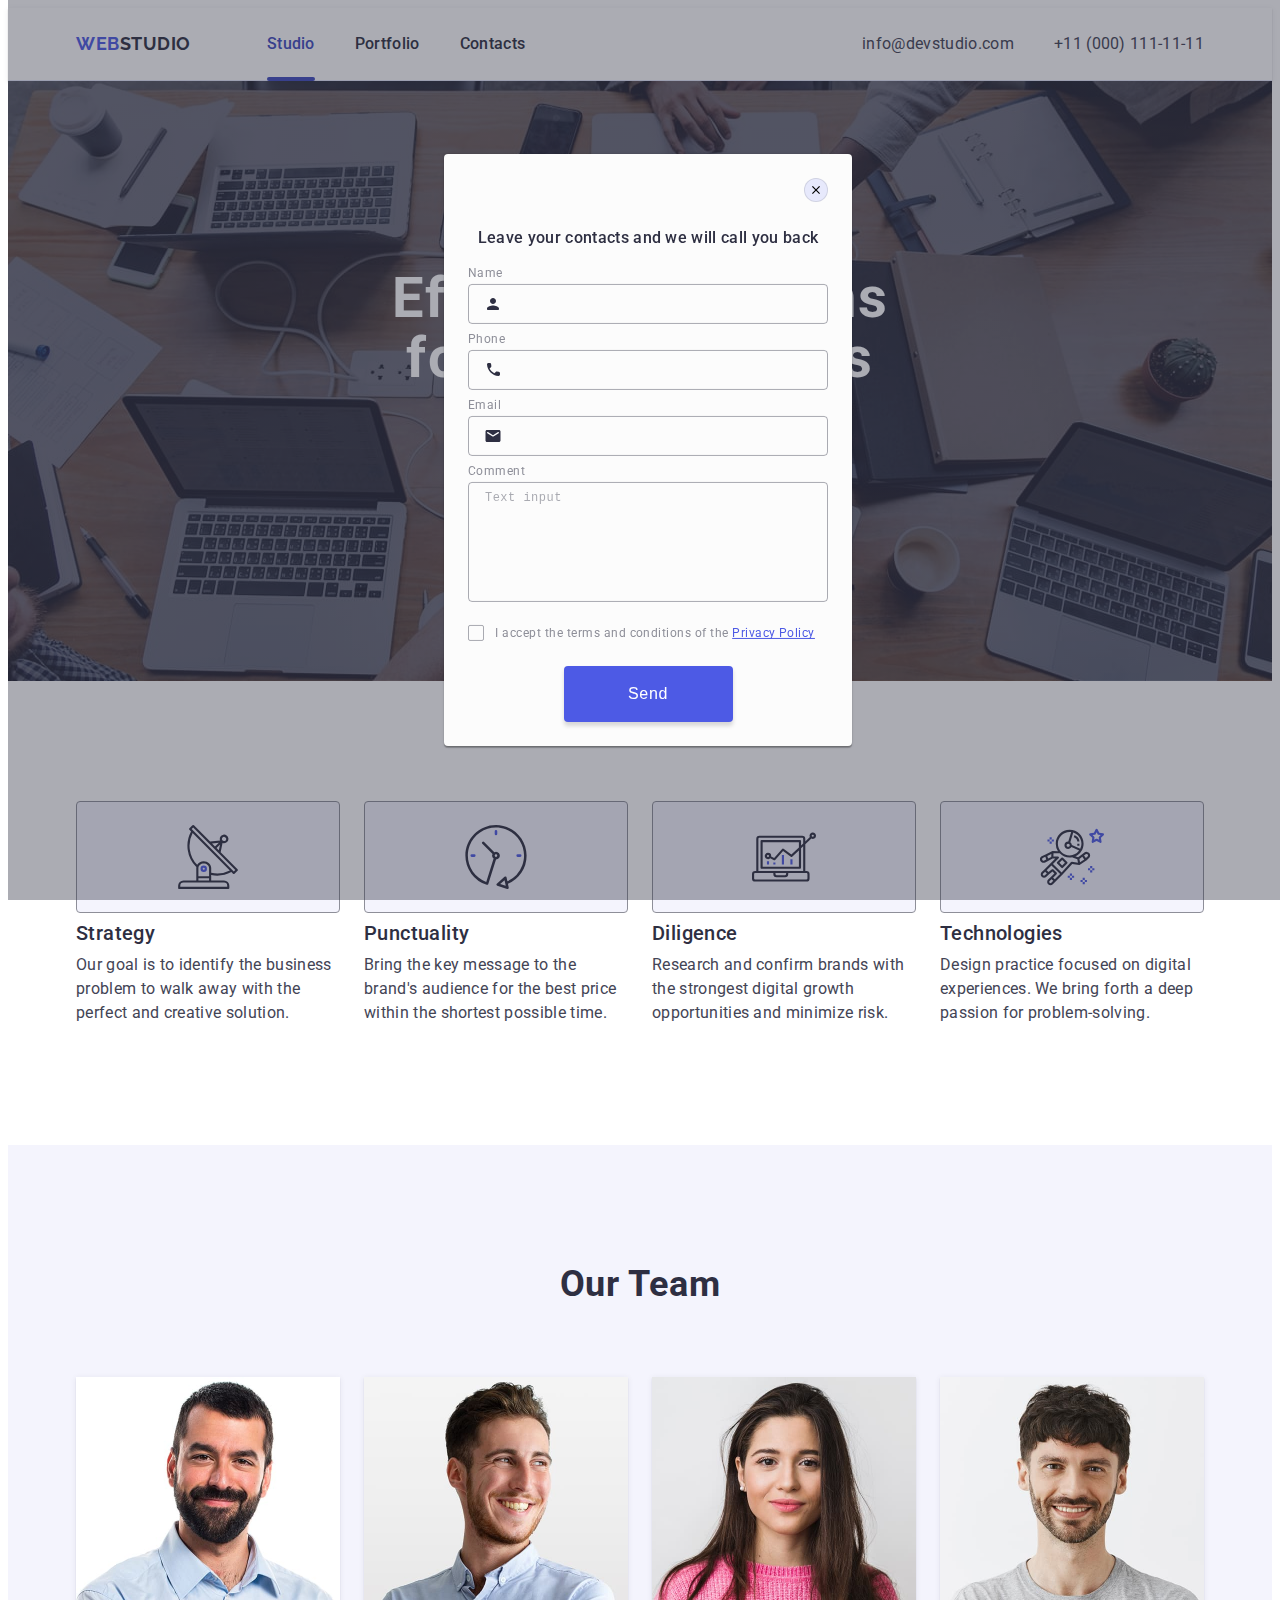
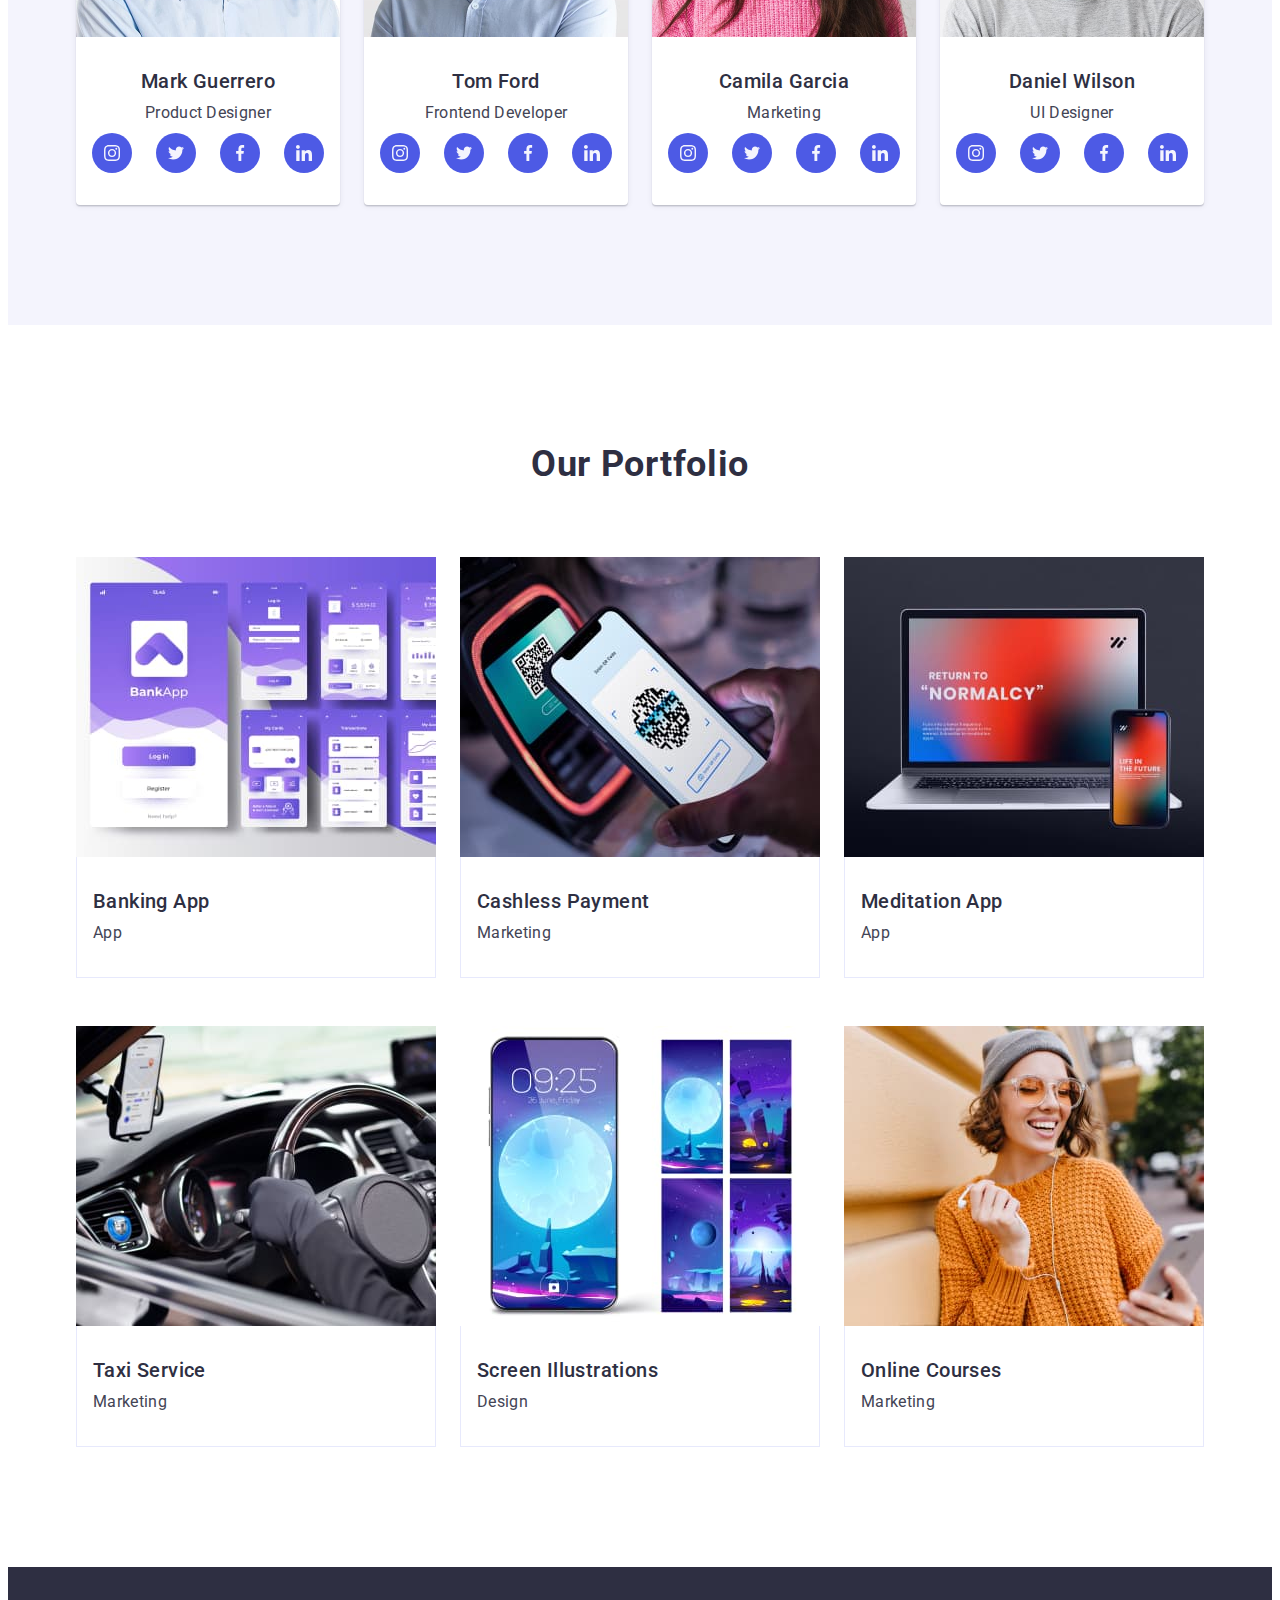
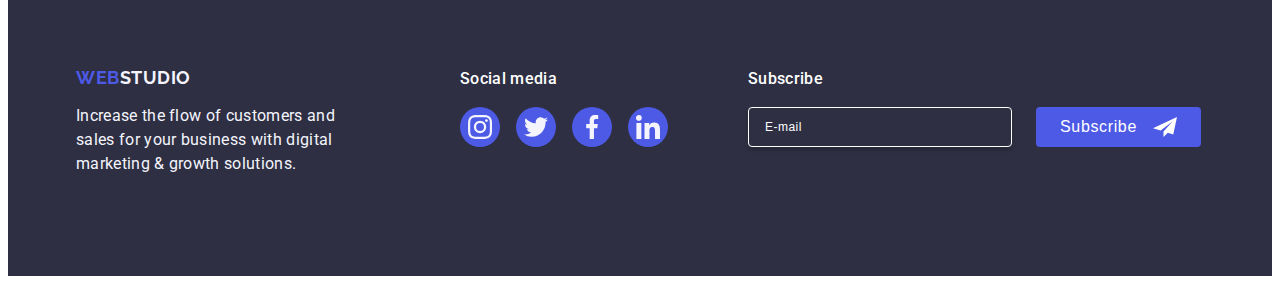
==== commit c67ce144: "first commit" ====
--- a/index.html
+++ b/index.html
@@ -1,413 +1,489 @@
 <!DOCTYPE html>
 <html lang="en">
-  <head>
-    <meta charset="UTF-8" />
-    <meta http-equiv="X-UA-Compatible" content="IE=edge" />
-    <meta name="viewport" content="width=device-width, initial-scale=1.0" />
-    <title>WEBSTUDIO</title>
-    <link rel="preconnect" href="https://fonts.googleapis.com" />
-    <link rel="preconnect" href="https://fonts.gstatic.com" crossorigin />
-    <link rel="preconnect" href="https://fonts.googleapis.com" />
-    <link rel="preconnect" href="https://fonts.gstatic.com" crossorigin />
-    <link
-      href="https://fonts.googleapis.com/css2?family=Raleway:wght@800&family=Roboto:wght@400;500;700;900&display=swap"
-      rel="stylesheet"
-    />
-    <link
-      rel="stylesheet"
-      href="https://cdnjs.cloudflare.com/ajax/libs/modern-normalize/1.1.0/modern-normalize.min.css
-"
-    />
-    <link rel="stylesheet" href="./css/style.css" />
-  </head>
-  <body class="body-studio">
-    <!--Header шапка сайту-->
-    <header class="header">
-      <div class="container header-nav">
-        <nav class="page-nav">
-          <a class="header-span logo-app link" href="#"><span class="accent">WEB</span>STUDIO</a>
-          <ul class="header-list list">
-            <li class="item">
-              <a class="header-link link current" href="./index.html">Studio</a>
-            </li>
-            <li class="item">
-              <a class="header-link link" href="./portfolio.html">Portfolio</a>
-            </li>
-            <li class="item">
-              <a class="header-link link" href="#">Contacts</a>
-            </li>
-          </ul>
-        </nav>
-        <ul class="contact list">
-          <address class="address">
-            <a class="header-email link" href="malto:info@devstudio.com">info@devstudio.com</a>
-            <a class="header-tel link" href="tel:+11(000)111-11-11">+11 (000) 111-11-11</a>
-          </address>
-        </ul>
-      </div>
-    </header>
-    <!--section 1-->
-    <main>
-      <section class="hero">
-        <div class="container">
-          <h1 class="hero-title">Effective Solutions<br />for Your Business</h1>
-          <button type="button" class="hero-btn" data-modal-open>Order Service</button>
-        </div>
-      </section>
-      <!--section 2-->
-      <section class="skils">
-        <div class="container">
-          <h2 class="visually-hidden">Skils</h2>
-          <ul class="skils-list list">
-            <li class="skils-item">
-              <a class="skils-block">
-                <svg class="skils-icon" width="64" height="64">
-                  <use href="./images/sprite.svg#icon-antenna-1"></use>
-                </svg>
-              </a>
-              <h3 class="skils-tile">Strategy</h3>
-              <p class="skils-text">
-                Our goal is to identify the business problem to walk away with the perfect and
-                creative solution.
-              </p>
-            </li>
-            <li class="skils-item">
-              <a class="skils-block">
-                <svg class="skils-icon" width="64" height="64">
-                  <use href="./images/sprite.svg#icon-clock-1"></use>
-                </svg>
-              </a>
-              <h3 class="skils-tile">Punctuality</h3>
-              <p class="skils-text">
-                Bring the key message to the brand's audience for the best price within the shortest
-                possible time.
-              </p>
-            </li>
-            <li class="skils-item">
-              <a class="skils-block">
-                <svg class="skils-icon" width="64" height="64">
-                  <use href="./images/sprite.svg#icon-diagram-1"></use>
-                </svg>
-              </a>
-              <h3 class="skils-tile">Diligence</h3>
-              <p class="skils-text">
-                Research and confirm brands that present the strongest digital growth opportunities
-                and minimize risk.
-              </p>
-            </li>
-            <li class="skils-item">
-              <a class="skils-block">
-                <svg class="skils-icon" width="64" height="64">
-                  <use href="./images/sprite.svg#icon-astronaut-1"></use>
-                </svg>
-              </a>
-              <h3 class="skils-tile">Technologies</h3>
-              <p class="skils-text">
-                Design practice focused on digital experiences. We bring forth a deep passion for
-                problem-solving.
-              </p>
-            </li>
-          </ul>
-        </div>
-      </section>
-      <!--Section 3-->
-      <section class="work">
-        <div class="container">
-          <h2 class="work-title">What are we doing</h2>
-          <ul class="work-list list">
-            <li class="doing-card">
-              <img class="item" src="./images/rectangle.jpg" width="360" height="300" alt="#" />
-            </li>
-            <li class="doing-card">
-              <img class="item" src="./images/ahug.jpg" width="360" height="300" alt="#" />
-            </li>
-            <li class="doing-card">
-              <img
-                class="item"
-                src="./images/mobil_telephon.jpg"
-                width="360"
-                height="300"
-                alt="#"
-              />
-            </li>
-          </ul>
-        </div>
-      </section>
-      <!--Section 4 (Our Team)-->
-      <section class="team team-pading">
-        <div class="container">
-          <h2 class="team-title">Our Team</h2>
-          <ul class="team-list list">
-            <li class="team-item">
-              <img src="./images/markguerrero.jpg" width="264" height="260" alt="foto_designer" />
-              <div class="team-profesion">
-                <h3 class="team-name">Mark Guerrero</h3>
-                <p class="team-text">Product Designer</p>
-                <ul class="team-soc-list list">
-                  <li class="team-soc-item">
-                    <a href="" class="team-soc-link link">
-                      <svg class="team-soc-acon" width="16" height="16">
-                        <use href="./images/sprite.svg#icon-instagram-2"></use>
-                      </svg>
-                    </a>
-                  </li>
-                  <li class="team-soc-item">
-                    <a href="" class="team-soc-link link">
-                      <svg class="team-soc-acon" width="16" height="16">
-                        <use href="./images/sprite.svg#icon-twitter-1"></use>
-                      </svg>
-                    </a>
-                  </li>
-                  <li class="team-soc-item">
-                    <a href="" class="team-soc-link link">
-                      <svg class="team-soc-acon" width="16" height="16">
-                        <use href="./images/sprite.svg#icon-facebook-1"></use>
-                      </svg>
-                    </a>
-                  </li>
-                  <li class="team-soc-item">
-                    <a href="" class="team-soc-link link">
-                      <svg class="team-soc-acon" width="16" height="16">
-                        <use href="./images/sprite.svg#icon-linkedin-1"></use>
-                      </svg>
-                    </a>
-                  </li>
-                </ul>
-              </div>
-            </li>
-            <li class="team-item">
-              <img
-                src="./images/tomford.jpg"
-                width="264"
-                height="260"
-                alt="foto_frontend_developer"
-              />
-              <div class="team-profesion">
-                <h3 class="team-name">Tom Ford</h3>
-                <p class="team-text">Frontend Developer</p>
-
-                <ul class="team-soc-list list">
-                  <li class="team-soc-item">
-                    <a href="" class="team-soc-link link">
-                      <svg class="team-soc-acon" width="16" height="16">
-                        <use href="./images/sprite.svg#icon-instagram-2"></use>
-                      </svg>
-                    </a>
-                  </li>
-                  <li class="team-soc-item">
-                    <a href="" class="team-soc-link link">
-                      <svg class="team-soc-acon" width="16" height="16">
-                        <use href="./images/sprite.svg#icon-twitter-1"></use>
-                      </svg>
-                    </a>
-                  </li>
-                  <li class="team-soc-item">
-                    <a href="" class="team-soc-link link">
-                      <svg class="team-soc-acon" width="16" height="16">
-                        <use href="./images/sprite.svg#icon-facebook-1"></use>
-                      </svg>
-                    </a>
-                  </li>
-                  <li class="team-soc-item">
-                    <a href="" class="team-soc-link link">
-                      <svg class="team-soc-acon" width="16" height="16">
-                        <use href="./images/sprite.svg#icon-linkedin-1"></use>
-                      </svg>
-                    </a>
-                  </li>
-                </ul>
-              </div>
-            </li>
-            <li class="team-item">
-              <img src="./images/camilagarcia.jpg" width="264" height="260" alt="foto_marketing" />
-              <div class="team-profesion">
-                <h3 class="team-name">Camila Garcia</h3>
-                <p class="team-text">Marketing</p>
-
-                <ul class="team-soc-list list">
-                  <li class="team-soc-item">
-                    <a href="" class="team-soc-link link">
-                      <svg class="team-soc-acon" width="16" height="16">
-                        <use href="./images/sprite.svg#icon-instagram-2"></use>
-                      </svg>
-                    </a>
-                  </li>
-                  <li class="team-soc-item">
-                    <a href="" class="team-soc-link link">
-                      <svg class="team-soc-acon" width="16" height="16">
-                        <use href="./images/sprite.svg#icon-twitter-1"></use>
-                      </svg>
-                    </a>
-                  </li>
-                  <li class="team-soc-item">
-                    <a href="" class="team-soc-link link">
-                      <svg class="team-soc-acon" width="16" height="16">
-                        <use href="./images/sprite.svg#icon-facebook-1"></use>
-                      </svg>
-                    </a>
-                  </li>
-                  <li class="team-soc-item">
-                    <a href="" class="team-soc-link link">
-                      <svg class="team-soc-acon" width="16" height="16">
-                        <use href="./images/sprite.svg#icon-linkedin-1"></use>
-                      </svg>
-                    </a>
-                  </li>
-                </ul>
-              </div>
-            </li>
-            <li class="team-item">
-              <img
-                src="./images/danielwilson.jpg"
-                width="264"
-                height="260"
-                alt="foto_UI_desinger"
-              />
-              <div class="team-profesion">
-                <h3 class="team-name">Daniel Wilson</h3>
-                <p class="team-text">UI Designer</p>
-
-                <ul class="team-soc-list list">
-                  <li class="team-soc-item">
-                    <a href="" class="team-soc-link link">
-                      <svg class="team-soc-acon" width="16" height="16">
-                        <use href="./images/sprite.svg#icon-instagram-2"></use>
-                      </svg>
-                    </a>
-                  </li>
-                  <li class="team-soc-item">
-                    <a href="" class="team-soc-link link">
-                      <svg class="team-soc-acon" width="16" height="16">
-                        <use href="./images/sprite.svg#icon-twitter-1"></use>
-                      </svg>
-                    </a>
-                  </li>
-                  <li class="team-soc-item">
-                    <a href="" class="team-soc-link link">
-                      <svg class="team-soc-acon" width="16" height="16">
-                        <use href="./images/sprite.svg#icon-facebook-1"></use>
-                      </svg>
-                    </a>
-                  </li>
-                  <li class="team-soc-item">
-                    <a href="" class="team-soc-link link">
-                      <svg class="team-soc-acon" width="16" height="16">
-                        <use href="./images/sprite.svg#icon-linkedin-1"></use>
-                      </svg>
-                    </a>
-                  </li>
-                </ul>
-              </div>
-            </li>
-          </ul>
-        </div>
-      </section>
-      <section class="clients">
-        <div class="container">
-          <h2 class="clients-title">Customers</h2>
-          <ul class="clients-list list">
-            <li class="clients-item">
-              <a href="" class="clients-link link">
-                <svg class="clients-icon" width="104" height="56">
-                  <use href="./images/sprite.svg#icon-logo-1"></use>
-                </svg>
-              </a>
-            </li>
-            <li class="clients-item">
-              <a href="" class="clients-link link">
-                <svg class="clients-icon" width="104" height="56">
-                  <use href="./images/sprite.svg#icon-logo-2"></use>
-                </svg>
-              </a>
-            </li>
-            <li class="clients-item">
-              <a href="" class="clients-link link">
-                <svg class="clients-icon" width="104" height="56">
-                  <use href="./images/sprite.svg#icon-logo-3"></use>
-                </svg>
-              </a>
-            </li>
-            <li class="clients-item">
-              <a href="" class="clients-link link">
-                <svg class="clients-icon" width="104" height="56">
-                  <use href="./images/sprite.svg#icon-logo-4"></use>
-                </svg>
-              </a>
-            </li>
-            <li class="clients-item">
-              <a href="" class="clients-link link">
-                <svg class="clients-icon" width="104" height="56">
-                  <use href="./images/sprite.svg#icon-logo-5"></use>
-                </svg>
-              </a>
-            </li>
-            <li class="clients-item">
-              <a href="" class="clients-link link">
-                <svg class="clients-icon" width="104" height="56">
-                  <use href="./images/sprite.svg#icon-logo-6"></use>
-                </svg>
-              </a>
-            </li>
-          </ul>
-        </div>
-      </section>
-    </main>
-    <!--section 5-->
-    <footer class="footer">
-      <div class="container footer-container">
-        <div class="logo-box">
-          <a class="logo-down link" href="./index.html"
-            ><span class="accent">WEB</span><span class="accent-studio">STUDIO</span></a
-          >
-          <p class="footer-text">
-            Increase the flow of customers and sales for your business with digital marketing &
-            growth solutions.
-          </p>
-        </div>
-        <div class="media">
-          <h3 class="social-text">Social media</h3>
-          <ul class="media-social list">
-            <li class="media-social-item">
-              <a href="" class="media-soc-link link">
-                <svg class="media-soc-acon" width="24" height="24">
-                  <use href="./images/sprite.svg#icon-instagram-2"></use>
-                </svg>
-              </a>
-            </li>
-            <li class="media-social-item">
-              <a href="" class="media-soc-link link">
-                <svg class="media-soc-acon" width="24" height="24">
-                  <use href="./images/sprite.svg#icon-twitter-1"></use>
-                </svg>
-              </a>
-            </li>
-            <li class="media-social-item">
-              <a href="" class="media-soc-link link">
-                <svg class="media-soc-acon" width="24" height="24">
-                  <use href="./images/sprite.svg#icon-facebook-1"></use>
-                </svg>
-              </a>
-            </li>
-            <li class="media-social-item">
-              <a href="" class="media-soc-link link">
-                <svg class="media-soc-acon" width="24" height="24">
-                  <use href="./images/sprite.svg#icon-linkedin-1"></use>
-                </svg>
-              </a>
-            </li>
-          </ul>
-        </div>
-      </div>
-    </footer>
-    <div class="backdrop is-hidden" data-modal>
-      <div class="modal">
-        <button type="button" class="modal-close" data-modal-close>
-          <svg class="modal-icon" width="8" height="8">
-            <use href="./images/sprite.svg#icon-close"></use>
-          </svg>
-        </button>
-      </div>
-    </div>
-    <script src="./js/modal.js"></script>
-  </body>
-</html>
+
+<head>
+	<meta charset="UTF-8">
+	<meta name="viewport" content="width=device-width, initial-scale=1.0">
+	<title>WEBSTUDIO</title>
+	<link rel="preconnect" href="https://fonts.googleapis.com">
+	<link rel="preconnect" href="https://fonts.gstatic.com" crossorigin>
+	<link href="https://fonts.googleapis.com/css2?family=Raleway:wght@700&family=Roboto:wght@400;500;700&display=swap"
+		rel="stylesheet">
+	<link rel="stylesheet" href="https://cdnjs.cloudflare.com/ajax/libs/modern-normalize/3.0.1/modern-normalize.min.css"
+		integrity="sha512-q6WgHqiHlKyOqslT/lgBgodhd03Wp4BEqKeW6nNtlOY4quzyG3VoQKFrieaCeSnuVseNKRGpGeDU3qPmabCANg=="
+		crossorigin="anonymous" referrerpolicy="no-referrer" />
+	<link href="./css/style.css" rel="stylesheet" />
+</head>
+
+<body>
+	<!--Header шапка сайту-->
+	<header class="page-header">
+		<div class="container header-container">
+			<nav class="header-nav">
+				<a class="logo header-logo" href="./index.html">Web<span class="logo-part">Studio</span></a>
+				<ul class="nav-list">
+					<li class="nav-item">
+						<a class="nav-link current" href="./index.html">Studio</a>
+					</li>
+					<li class="nav-item"><a class="nav-link" href="">Portfolio</a></li>
+					<li class="nav-item"><a class="nav-link" href="">Contacts</a></li>
+				</ul>
+			</nav>
+
+			<address class="contacts">
+				<ul class="contacts-list">
+					<li class="contacts-item">
+						<a class="contacts-link" href="mailto:info@devstudio.com">info@devstudio.com</a>
+					</li>
+					<li class="contacts-item">
+						<a class="contacts-link" href="tel:+110001111111">+11 (000) 111-11-11</a>
+					</li>
+				</ul>
+			</address>
+		</div>
+	</header>
+
+	<!--section 1 _Hero-->
+	<main>
+
+		<section class=" hero section">
+			<div class="container">
+				<h1 class="hero-title">Effective Solutions for Your Business</h1>
+				<button class="hero-btn" type="button">Order Service</button>
+			</div>
+		</section>
+		<!--section 2 _Skils-->
+		<section class=" section-skils">
+			<div class="container skils-container">
+				<h2 class="visually-hidden">Skils</h2>
+				<ul class="skils-list">
+					<li class="skils-item">
+						<div class="skils-icon-container">
+							<svg class="skils-icon" width="64" height="64">
+								<use href="./images/icons.svg#icon-antenna"></use>
+							</svg>
+						</div>
+						<h3 class="skils-title">Strategy</h3>
+						<p class="skils-text">Our goal is to identify the business
+							problem to walk away with the perfect and creative solution.</p>
+					</li>
+					<li class="skils-item">
+						<div class="skils-icon-container">
+							<svg class="skils-icon" width="64" height="64">
+								<use href="./images/icons.svg#icon-clock"></use>
+							</svg>
+						</div>
+						<h3 class="skils-title">Punctuality</h3>
+						<p class="skils-text">Bring the key message to the brand's audience for the best price within the shortest
+							possible
+							time.</p>
+					</li>
+					<li class="skils-item">
+						<div class="skils-icon-container">
+							<svg class="skils-icon" width="64" height="64">
+								<use href="./images/icons.svg#icon-diagram"></use>
+							</svg>
+						</div>
+						<h3 class="skils-title">Diligence</h3>
+						<p class="skils-text">Research and confirm brands with the strongest digital growth opportunities and
+							minimize
+							risk.
+						</p>
+					</li>
+					<li class="skils-item">
+						<div class="skils-icon-container">
+							<svg class="skils-icon" width="64" height="64">
+								<use href="./images/icons.svg#icon-astronaut"></use>
+							</svg>
+						</div>
+						<h3 class="skils-title">Technologies</h3>
+						<p class="skils-text">Design practice focused on digital experiences. We bring forth a deep passion for
+							problem-solving.</p>
+					</li>
+				</ul>
+			</div>
+		</section>
+
+		<!--Section 3 _Our Team-->
+		<section class="ourteam-section ">
+			<div class="container">
+				<h2 class="ourteam-section-title">Our Team</h2>
+				<ul class="ourteam-list">
+					<li class="ourteam-card"><img class="ourteam-images" src="./images/markguerrero.jpg" width="264" height="260"
+							alt="product designer">
+						<div class="ourteam-item">
+							<h3 class="ourteam-title ">Mark Guerrero</h3>
+							<p class="text-ourteam">Product Designer</p>
+							<ul class="social-link">
+								<li class="social-list-point social-list-point-team"><a class="social-link-point" href="">
+										<svg class="social-link-item" width="16" height="16">
+											<use href="./images/icons.svg#icon-instagram"></use>
+										</svg>
+									</a>
+								</li>
+								<li class="social-list-point social-list-point-team"><a class="social-link-point" href="">
+										<svg class="social-link-item" width="16" height="16">
+											<use href="./images/icons.svg#icon-twitter"></use>
+										</svg>
+									</a>
+								</li>
+								<li class="social-list-point social-list-point-team"><a class="social-link-point" href="">
+										<svg class="social-link-item" width="16" height="16">
+											<use href="./images/icons.svg#icon-facebook"></use>
+										</svg>
+									</a>
+								</li>
+								<li class="social-list-point social-list-point-team"><a class="social-link-point" href="">
+										<svg class="social-link-item" width="16" height="16">
+											<use href="./images/icons.svg#icon-linkedin"></use>
+										</svg>
+									</a>
+								</li>
+							</ul>
+						</div>
+					</li>
+					<li class="ourteam-card"><img class="ourteam-images" src="./images/tomford.jpg" width="264" height="260"
+							alt="frontend designer">
+						<div class="ourteam-item">
+							<h3 class="ourteam-title">Tom Ford</h3>
+							<p class="text-ourteam">Frontend Developer</p>
+							<ul class="social-link">
+								<li class="social-list-point social-list-point-team"><a class="social-link-point" href="">
+										<svg class="social-link-item" width="16" height="16">
+											<use href="./images/icons.svg#icon-instagram"></use>
+										</svg>
+									</a>
+								</li>
+								<li class="social-list-point social-list-point-team"><a class="social-link-point" href="">
+										<svg class="social-link-item" width="16" height="16">
+											<use href="./images/icons.svg#icon-twitter"></use>
+										</svg>
+									</a>
+								</li>
+								<li class="social-list-point social-list-point-team"><a class="social-link-point" href="">
+										<svg class="social-link-item" width="16" height="16">
+											<use href="./images/icons.svg#icon-facebook"></use>
+										</svg>
+									</a>
+								</li>
+								<li class="social-list-point social-list-point-team"><a class="social-link-point" href="">
+										<svg class="social-link-item" width="16" height="16">
+											<use href="./images/icons.svg#icon-linkedin"></use>
+										</svg>
+									</a>
+								</li>
+							</ul>
+						</div>
+					</li>
+					<li class="ourteam-card"><img class="ourteam-images" src="./images/camilagarcia.jpg" width="264" height="260"
+							alt="foto marketing">
+						<div class="ourteam-item">
+							<h3 class="ourteam-title">Camila Garcia</h3>
+							<p class="text-ourteam">Marketing</p>
+							<ul class="social-link">
+								<li class="social-list-point social-list-point-team"><a class="social-link-point" href="">
+										<svg class="social-link-item" width="16" height="16">
+											<use href="./images/icons.svg#icon-instagram"></use>
+										</svg>
+									</a>
+								</li>
+								<li class="social-list-point social-list-point-team"><a class="social-link-point" href="">
+										<svg class="social-link-item" width="16" height="16">
+											<use href="./images/icons.svg#icon-twitter"></use>
+										</svg>
+									</a>
+								</li>
+								<li class="social-list-point social-list-point-team"><a class="social-link-point" href="">
+										<svg class="social-link-item" width="16" height="16">
+											<use href="./images/icons.svg#icon-facebook"></use>
+										</svg>
+									</a>
+								</li>
+								<li class="social-list-point social-list-point-team"><a class="social-link-point" href="">
+										<svg class="social-link-item" width="16" height="16">
+											<use href="./images/icons.svg#icon-linkedin"></use>
+										</svg>
+									</a>
+								</li>
+							</ul>
+						</div>
+					</li>
+					<li class="ourteam-card"><img class="ourteam-images" src="./images/danielwilson.jpg" width="264" height="260"
+							alt="ui designer">
+						<div class="ourteam-item">
+							<h3 class="ourteam-title">Daniel Wilson</h3>
+							<p class="text-ourteam">UI Designer</p>
+							<ul class="social-link">
+								<li class="social-list-point  social-list-point-team"><a class="social-link-point" href="">
+										<svg class="social-link-item" width="16" height="16">
+											<use href="./images/icons.svg#icon-instagram"></use>
+										</svg>
+									</a>
+								</li>
+								<li class="social-list-point social-list-point-team"><a class="social-link-point" href="">
+										<svg class="social-link-item" width="16" height="16">
+											<use href="./images/icons.svg#icon-twitter"></use>
+										</svg>
+									</a>
+								</li>
+								<li class="social-list-point social-list-point-team"><a class="social-link-point" href="">
+										<svg class="social-link-item" width="16" height="16">
+											<use href="./images/icons.svg#icon-facebook"></use>
+										</svg>
+									</a>
+								</li>
+								<li class="social-list-point social-list-point-team"><a class="social-link-point" href="">
+										<svg class="social-link-item" width="16" height="16">
+											<use href="./images/icons.svg#icon-linkedin"></use>
+										</svg>
+									</a>
+								</li>
+							</ul>
+						</div>
+					</li>
+				</ul>
+			</div>
+		</section>
+
+		<!--section 4 _Our Portfolio-->
+		<section class="portfolio-section">
+			<div class="container">
+				<h2 class="portfolio-section-title">Our Portfolio</h2>
+				<ul class="portfolio-list">
+					<li class="portfolio-card">
+						<div class="portfolio-container-image">
+							<img src="./images/bankapp.jpg" width="360" height="300" alt="banking app">
+							<p class="portfolio-hidden-text">
+								14 Stylish and User-Friendly App Design Concepts · Task Manager App · Calorie Tracker
+								App ·
+								Exotic Fruit Ecommerce App ·
+								Cloud Storage App
+							</p>
+						</div>
+						<div class="portfolio-card-content">
+							<h3 class="portfolio-card-title">Banking App</h3>
+							<p class="portfolio-card-description">App</p>
+						</div>
+					</li>
+					<li class="portfolio-card">
+						<div class="portfolio-container-image">
+							<img src="./images/cashlesspayment.jpg" width="360" height="300" alt="cashless payment">
+							<p class="portfolio-hidden-text">
+								14 Stylish and User-Friendly App Design Concepts · Task Manager App · Calorie Tracker
+								App ·
+								Exotic Fruit Ecommerce App ·
+								Cloud Storage App
+							</p>
+						</div>
+						<div class="portfolio-card-content">
+							<h3 class="portfolio-card-title">Cashless Payment</h3>
+							<p class="portfolio-card-description">Marketing</p>
+						</div>
+					</li>
+					<li class="portfolio-card">
+						<div class="portfolio-container-image">
+							<img src="./images/meditaionapp.jpg" width="360" height="300" alt="meditaion app">
+							<p class="portfolio-hidden-text">
+								14 Stylish and User-Friendly App Design Concepts · Task Manager App · Calorie Tracker
+								App ·
+								Exotic Fruit Ecommerce App ·
+								Cloud Storage App
+							</p>
+						</div>
+						<div class="portfolio-card-content">
+							<h3 class="portfolio-card-title">Meditation App</h3>
+							<p class="portfolio-card-description">App</p>
+						</div>
+					</li>
+					<li class="portfolio-card">
+						<div class="portfolio-container-image">
+							<img src="./images/taxiservice.jpg" width="360" height="300" alt="taxi service">
+							<p class="portfolio-hidden-text">
+								14 Stylish and User-Friendly App Design Concepts · Task Manager App · Calorie Tracker
+								App ·
+								Exotic Fruit Ecommerce App ·
+								Cloud Storage App
+							</p>
+						</div>
+						<div class="portfolio-card-content">
+							<h3 class="portfolio-card-title">Taxi Service</h3>
+							<p class="portfolio-card-description">Marketing</p>
+						</div>
+					</li>
+					<li class="portfolio-card">
+						<div class="portfolio-container-image">
+							<img src="./images/screenillustrations.jpg" width="360" height="300" alt="screen illustrations">
+							<p class="portfolio-hidden-text">
+								14 Stylish and User-Friendly App Design Concepts · Task Manager App · Calorie Tracker
+								App ·
+								Exotic Fruit Ecommerce App ·
+								Cloud Storage App
+							</p>
+						</div>
+						<div class="portfolio-card-content">
+							<h3 class="portfolio-card-title">Screen Illustrations</h3>
+							<p class="portfolio-card-description">Design</p>
+						</div>
+					</li>
+					<li class="portfolio-card">
+						<div class="portfolio-container-image">
+							<img src="./images/onlinecourses.jpg" width="360" height="300" alt="online courses">
+							<p class="portfolio-hidden-text">
+								14 Stylish and User-Friendly App Design Concepts · Task Manager App · Calorie Tracker
+								App ·
+								Exotic Fruit Ecommerce App ·
+								Cloud Storage App
+							</p>
+						</div>
+						<div class="portfolio-card-content">
+							<h3 class="portfolio-card-title">Online Courses</h3>
+							<p class="portfolio-card-description">Marketing</p>
+						</div>
+					</li>
+				</ul>
+			</div>
+		</section>
+
+	</main>
+
+	<!--section 5 _Footer-->
+
+	<footer class="footer">
+		<div class="container footer-container">
+			<div class="footer-container-part-one">
+				<a class="footer-logo" href="./index.html">Web<span class="footer-accent">Studio</span></a>
+				<p class="footer-part">Increase the flow of customers and sales for your business with digital marketing &
+					growth
+					solutions.</p>
+				<h2 class="visually-hidden">footer</h2>
+			</div>
+			<div class="footer-container-part-two">
+				<p class="social-media">Social media</p>
+				<ul class="social-link-footer">
+					<li class="social-list-point social-list-point-footer"><a class="footer-social-link-point" href="">
+							<svg class="social-link-item" width="24" height="24">
+								<use href="./images/icons.svg#icon-instagram"></use>
+							</svg>
+						</a>
+					</li>
+					<li class="social-list-point social-list-point-footer"><a class="footer-social-link-point" href="">
+							<svg class="social-link-item" width="24" height="24">
+								<use href="./images/icons.svg#icon-twitter"></use>
+							</svg>
+						</a>
+					</li>
+					<li class="social-list-point social-list-point-footer"><a class="footer-social-link-point" href="">
+							<svg class="social-link-item" width="24" height="24">
+								<use href="./images/icons.svg#icon-facebook"></use>
+							</svg>
+						</a>
+					</li>
+					<li class="social-list-point social-list-point-footer"><a class="footer-social-link-point" href="">
+							<svg class="social-link-item" width="24" height="24">
+								<use href="./images/icons.svg#icon-linkedin"></use>
+							</svg>
+						</a>
+					</li>
+				</ul>
+			</div>
+			<div class="subscribe-container">
+				<p class="subscribe-text">
+						Subscribe
+				</p>
+				<form class="footer-form">
+						<label aria-label="footer-email" class="subscribe-lable">
+								<input type="email" class="subscribe-input" name="user-subscribe" id="user-subscribe"
+										placeholder="E-mail">
+						</label>
+						<button class="subscribe-btm" type="submit">Subscribe
+								<svg class="subscribe-icon" width="24" height="24">
+										<use href="/images/icons.svg#icon-frame"></use>
+								</svg>
+						</button>
+				</form>
+		</div>
+
+		</div>
+	</footer>
+	<div class="modal-backdrop is-overlay-open">
+		<div class="modal">
+				<button type="button" class="modal-close-btm">
+						<svg class="modal-close-icon" width="8" height="8">
+								<use href="./images/icons.svg#icon-close">
+								</use>
+						</svg>
+				</button>
+				<p class="modal-text">
+						Leave your contacts and we will call you back
+				</p>
+				<form class="modal-form">
+						<div class="modal-form-container">
+								<label for="user-name" class="user-label">
+										Name
+								</label>
+								<div class="modal-icon-container">
+										<input type="text" class="modal-input" name="user-name" required id="user-name">
+										<svg class="input-icon" width="18" height="24">
+												<use href="./images/icons.svg#icon-person-black">
+												</use>
+										</svg>
+								</div>
+						</div>
+
+						<div class="modal-form-container">
+								<label for="user-phone" class="user-label">
+										Phone
+								</label>
+								<div class="modal-icon-container">
+										<input type="tel" class="modal-input" name="user-phone" required id="user-phone">
+										<svg class="input-icon" width="18" height="24">
+												<use href="./images/icons.svg#icon-phone-black">
+												</use>
+										</svg>
+								</div>
+						</div>
+
+						<div class="modal-form-container">
+								<label for="user-email" class="user-label">
+										Email
+								</label>
+								<div class="modal-icon-container">
+										<input type="email" class="modal-input" name="user-email" required id="user-email">
+										<svg class="input-icon" width="18" height="24">
+												<use href="./images/icons.svg#icon-email-black">
+												</use>
+										</svg>
+								</div>
+						</div>
+
+						<div class="textarea-container">
+								<label for="user-comment" class="user-label">
+										Comment
+								</label>
+								<textarea class="modal-textarea" name="user-comment" placeholder="Text input"
+										id="user-comment"></textarea>
+						</div>
+
+						<div class="check-container">
+								<input type="checkbox" name="user-privacy" class="privacy-policy-input visually-hidden" value="true"
+										id="user-privacy">
+								<label for="user-privacy" class="privacy-policy-label">
+										<span class="span-icon">
+												<svg class="chek-icon" width="10" height="8">
+														<use href="./images/icons.svg#icon-chek">
+														</use>
+												</svg>
+										</span>
+										I accept the terms and conditions of the
+										<a href="#" class="privacy-policy">Privacy Policy</a>
+								</label>
+						</div>
+
+						<button type="submit" class="modal-submit-btm">Send</button>
+				</form>
+		</div>
+</div>
+	<script src="./js/modal.js"></script>
+</body>
+
+</html>--- a/css/style.css
+++ b/css/style.css
@@ -1,31 +1,20 @@
-/*
-универсальный селектро
-селектор id
-селектор тега
-селектор класу
-селектор атрибуту
-селектор наследия
-селектор ребенка
-*/
 *,
 *::before,
 *::after {
-  box-sizing: border-box;
-}
-
-:root {
-  --brand-color: #4D5AE5;
-  --fond-page-color: #FFFFFF;
-  --logo-color: #2E2F42;
-  --text-decoration-color: #434455;
-  --section-page-color: #2e2f42;
-  --text-decoration-footer: #E7E9FC;
-  --click-color: #404bbf;
-  --lith-color: #f4f4fd;
-  --footer-soc-bg-color: rgba(255, 255, 255, 0.1);
-  --footer-soc-bg-hover: #31d0aa;
-  --clients-icon-color:#8e8f99;
-  --hover-transition: 250ms cubic-bezier(0.4, 0, 0.2, 1); 
+	box-sizing: border-box;
+}
+
+body {
+	font-family: 'Roboto', sans-serif;
+	background-color: #FFFFFF;
+	color: #434455
+}
+
+ul,
+ol {
+	list-style-type: none;
+	margin: 0;
+	padding: 0;
 }
 
 h1,
@@ -35,869 +24,826 @@
 h5,
 h6,
 p {
-  margin: 0;
-}
-
-ul,
-ol {
-  margin: 0;
-  padding-left: 0;
+	margin: 0;
+}
+
+a {
+	text-decoration: none;
 }
 
 img {
-  display: block;
-}
-
-button {
-  cursor: pointer;
-}
-
-.body-studio {
-  font-family: "Roboto", sans-serif;
-  background-color: var(--fond-page-color #FFFFFF);
-}
-
+	display: block;
+}
+
+/* common */
 .container {
-  width: 1158px;
-  margin-left: auto;
-  margin-right: auto;
-  padding-right: 15px;
-  padding-left: 15px;
-
+	max-width: 1158px;
+	padding: 0 15px;
+	margin: 0 auto;
 }
 
 .visually-hidden {
-  position: absolute;
-  width: 1px;
-  height: 1px;
-  margin: -1px;
-  border: 0;
-  padding: 0;
-  white-space: nowrap;
-  clip-path: inset(100%);
-  clip: rect(0, 0, 0, 0);
-  overflow: hidden;
-}
-
-.list {
-  margin: 0;
-  list-style: none;
-}
-
-.link {
-  text-decoration: none;
-  /*display: inline-block;*/
-}
-
-.header {
-  border-bottom: 1px solid var(--text-decoration-footer);
+	position: absolute;
+	width: 1px;
+	height: 1px;
+	margin: -1px;
+	border: 0;
+	padding: 0;
+	white-space: nowrap;
+	clip-path: inset(100%);
+	clip: rect(0 0 0 0);
+	overflow: hidden;
+}
+
+/*------------Header шапка сайту-----------*/
+.page-header {
+	border-bottom: 1px solid #e7e9fc;
+	box-shadow: 0 1px 6px 0 rgba(46, 47, 66, 0.08), 0 1px 1px 0 rgba(46, 47, 66, 0.16), 0 2px 1px 0 rgba(46, 47, 66, 0.08);
+}
+
+.header-container {
+	display: flex;
+	align-items: center;
 }
 
 .header-nav {
-  display: flex;
-}
-
-.page-nav {
-  /*position: absolute;*/
-  display: flex;
-}
-
-.header-nav .link {
-  color: var(--logo-color);
-  text-decoration: none;
-  transition: color var(--hover-transition);
-}
-.header-nav .link.current {
-  color: var(--click-color);
-  position: relative;
-}
-
-.link.current::after {
-  content: "";
-  position: absolute;
-  width: 100%;
-  height: 4px;
-  background-color: var(--click-color);
-  border-radius: 2px;
-  left: 0;
-  bottom: -4px;
-}
-
-/*.header > .container {
-  display: flex;
-  height: auto;
-}*/
-.address {
-  display: flex;
-  gap: 40px;
-}
-.address .link {
-  color: var(--text-decoration-color);
-  font-style: normal;
-  font-size: 16px;
-  line-height: 1.5;
-  text-decoration: none;
-  letter-spacing: 0.02em;
-}
-.header-list {
-  display: flex;
-  align-items: center;
-  gap: 40px;
-  width: auto;
-  height: auto;
-  margin-left: 0;
-}
-.header-span {
-  font-weight: 800;
-  font-size: 16px;
-  line-height: 1.5;
-  letter-spacing: 0.02em;
-  color: var(--section-page-color);
-  display: block;
-  padding-top: 24px;
-  padding-bottom: 24px;
-}
-.header-link {
-  font-weight: 500;
-  font-size: 16px;
-  line-height: 1.5;
-  letter-spacing: 0.02em;
-  color: var(--section-page-color);
-  display: block;
-  padding-top: 24px;
-  padding-bottom: 24px;
-}
-
-
-.header-link:hover,
-.header-link:focus,
-.header-tel:hover,
-.header-tel:focus,
-.header-email:hover,
-.header-email:focus {
-  color: var(--brand-color);
-}
-
-.item {
-  color: var(--brand-color);
-}
-
-.logo-app {
-  font-family: "Raleway", sans-serif;
-  font-weight: 800;
-  font-size: 18px;
-  line-height: 1.33;
-  letter-spacing: 0.03em;
-  text-transform: uppercase;
-  color: var(--logo-color);
-  width: auto;
-  height: auto;
-  margin-right: 76px;
-}
-
-.contact {
-  display: flex;
-  align-items: center;
-  margin-left: auto;
-  gap: 40px;
-}
-
-.accent {
-  letter-spacing: 0.03em;
-  color: var(--brand-color);
-  font-family: 'Raleway';
-font-style: normal;
-font-weight: 800;
-font-size: 18px;
-line-height: 1.6;
-}
-
-.header-tel,
-.header-email {
-  font-size: 16px;
-  line-height: 1.5;
-  letter-spacing: 0.02em;
-  padding-bottom: 24px;
-  padding-top: 24px;
-  color: var(--text-decoration-color);
-}
-
+	display: flex;
+	align-items: center;
+}
+
+.logo {
+	font-family: 'Raleway', sans-serif;
+	font-weight: 700;
+	font-size: 18px;
+	line-height: 1.17;
+	letter-spacing: 0.03em;
+	text-transform: uppercase;
+	color: #4d5ae5;
+}
+
+.header-logo {
+	padding: 24px 0;
+	margin-right: 76px;
+}
+
+.header-logo .logo-part {
+	color: #2e2f42;
+}
+
+.footer-logo .logo-part {
+	color: #f4f4fd;
+}
+
+.nav-list {
+	display: flex;
+	align-items: center;
+	gap: 40px;
+}
+
+.nav-link {
+	display: inline-block;
+	font-family: "Roboto", sans-serif;
+	padding: 24px 0;
+	font-weight: 500;
+	font-size: 16px;
+	line-height: 1.5;
+	letter-spacing: 0.02em;
+	color: #2e2f42;
+	transition: color 250ms cubic-bezier(0.4, 0, 0.2, 1);
+}
+
+.nav-link.current {
+	position: relative;
+}
+
+.nav-link.current::after {
+	content: '';
+	position: absolute;
+	left: 0;
+	bottom: -1px;
+	width: 100%;
+	height: 4px;
+	background-color: #404bbf;
+	border-radius: 2px;
+}
+
+.contacts {
+	font-style: normal;
+	margin-left: auto;
+}
+
+.contacts-list {
+	display: flex;
+	align-items: center;
+	gap: 40px;
+}
+
+.contacts-link {
+	display: inline-block;
+	font-family: "Roboto", sans-serif;
+	display: block;
+	padding: 24px 0;
+	font-size: 16px;
+	line-height: 1.5;
+	letter-spacing: 0.02em;
+	color: #434455;
+	transition: color 250ms cubic-bezier(0.4, 0, 0.2, 1);
+}
+
+.nav-link.current,
+.nav-link:hover,
+.nav-link:focus,
+.contacts-link:hover,
+.contacts-link:focus {
+	color: #404bbf;
+}
+
+/*---Header шапка сайту--*/
+/*----section 1 _Hero-------*/
+
+/* .section {
+	padding: 188px 0;
+
+} */
 
 .hero {
-  /* margin-top: 24px;
-    margin-bottom: 120px;*/
-  margin-left: auto;
-  margin-right: auto;
-  padding-top: 188px;
-  padding-bottom: 188px;
-
-
-  background-color: var(--section-page-color);
-  text-align: center;
-  max-width: 1440px;
-  background-image: linear-gradient(rgba(46, 47, 66, 0.7),
-      rgba(46, 47, 66, 0.7)),
-    url(../images/people-office.jpg);
-  background-repeat: no-repeat;
-  background-position: center;
-  background-size: cover;
-
+	background-color: #2e2f42;
+	align-items: center;
+	padding: 188px 0;
+	max-width: 1440px;
+	background-image: linear-gradient(rgba(46, 47, 66, 0.7), rgba(46, 47, 66, 0.7)), url(../images/hero.jpg);
+	background-position: center;
+	background-size: cover;
+	background-repeat: no-repeat;
+	margin: 0 auto;
 }
 
 .hero-title {
-  /*margin-top: 0;
-    margin-bottom: 0px;
-    margin-left: 0px;
-    margin-right: 0px;
-    padding-top: 0px;*/
-  /*padding-bottom: 48px;*/
-  margin-bottom: 48px;
-  font-weight: 900;
-  font-size: 56px;
-  line-height: 1.07;
-  letter-spacing: 0.02em;
-  color: var(--fond-page-color);
+	text-align: center;
+	font-weight: 700;
+	font-size: 56px;
+	line-height: 1.07;
+	letter-spacing: 0.02em;
+	color: #FFFFFF;
+	max-width: 496px;
+	margin: 0 auto;
+	margin-bottom: 48px;
+
 }
 
 .hero-btn {
-  /* display: inline-block;*/
-  padding: 16px 32px;
-  text-align: center;
-  /*margin-bottom: 192px;*/
-  margin-left: 0px;
-  margin-right: 0px;
-  border-radius: 4px;
-  border: 1px solid transparent;
-  min-width: 170px;
-
-  font-family: inherit;
-  font-weight: 500;
-  font-size: 16px;
-  line-height: 1.18;
-  letter-spacing: 0.04em;
-  background-color: var(--brand-color);
-  color: var(--fond-page-color);
-  cursor: pointer;
-  box-shadow: 0px 4px 4px rgba(0, 0, 0, 0.15);
-
+	display: block;
+	margin: auto;
+	min-width: 169px;
+	height: 56px;
+	font-weight: 500;
+	font-size: 16px;
+	line-height: 1.5;
+	letter-spacing: 0.04em;
+	color: #FFFFFF;
+	background-color: #4D5AE5;
+	cursor: pointer;
+	border-radius: 4px;
+	padding: 16px 32px;
+	box-shadow: 0 4px 4px 0 rgba(0, 0, 0, 0.15);
+	border: none;
+	transition: background-color 250ms cubic-bezier(0.4, 0, 0.2, 1);
 }
 
 .hero-btn:hover,
 .hero-btn:focus {
-  background-color: var(--click-color);
-}
-
-.skils {
-  padding: 120px 0;
-}
-
-.skils {
-  padding: 120px 0;
+	background-color: #404BBF;
+}
+
+
+/*----section 1 _Hero-------*/
+
+/*-----section 2 _Skils-----*/
+.section-skils {
+	padding: 120px 0;
+}
+
+.skils-container {
+	margin: 0 auto;
+}
+
+.skils-item {
+	width: calc((100% - 72px) / 4);
+
 }
 
 .skils-list {
-  display: flex;
-  justify-content: center;
-  gap: 24px;
-
-}
-
-.skils-item {
-  width: calc((100% - 3 * 24px) / 4);
-  /*width: 264px;*/
-}
-
-.skils-block {
-  background: var(--lith-color);
-  border-radius: 4px;
-  /*width: 265px;
-  height: 122px;*/
-  display: flex;
-  align-items: center;
-  justify-content: center;
-  margin-bottom: 8px;
-  padding: 24px 0;
-  fill: var(--clients-icon-color);
-
-}
-
-.skils-icon {
-  align-items: center;
-  justify-content: center;
-  background: var(--lith-color);
-}
-
-.skils-tile {
-  font-weight: 500;
-  font-size: 20px;
-  line-height: 1.2;
-  letter-spacing: 0.02em;
-  color: var(--logo-color);
-  margin-bottom: 8px;
+	display: flex;
+	flex-direction: row;
+	gap: 24px;
+	width: 100%;
+	flex-wrap: wrap;
+}
+
+.skils-item:last-child {
+	margin-right: 0;
+}
+
+.skils-title {
+	font-weight: 500;
+	font-size: 20px;
+	line-height: 1.2;
+	letter-spacing: 0.02em;
+	color: #2E2F42;
+	margin-bottom: 8px;
+}
+
+.skils-title.ourteam {
+	text-align: center;
+	background-color: inherit;
+	margin-bottom: 8px;
 }
 
 .skils-text {
-  /*width: 264px;*/
-  font-size: 16px;
-  line-height: 1.5;
-  letter-spacing: 0.02em;
-  color: var(--text-decoration-color);
-}
-
-.work {
-  padding-bottom: 120px;
-}
-
-/*.ourteam {
-  padding: 120px 0;
-}*/
-.work-list {
-  display: flex;
-  gap: 24px;
-}
-
-.work-title {
-  font-weight: 700;
-  font-size: 36px;
-  line-height: 1.11;
-  text-align: center;
-  letter-spacing: 0.02em;
-  color: var(--section-page-color);
-  margin-bottom: 72px;
-}
-
-.team {
-  background: var(--lith-color);
-  text-align: center;
-
-}
-
-.team-pading {
-  padding-top: 120px;
-  padding-bottom: 120px;
-}
-
-.team-title {
-  font-weight: 700;
-  font-size: 36px;
-  line-height: 1.11;
-  text-align: center;
-  letter-spacing: 0.02em;
-  color: var(--logo-color);
-  margin-bottom: 72px;
-}
-
-.team-list {
-  display: flex;
-  justify-content: center;
-  align-items: center;
-  gap: 24px;
-  border-radius: 4px;
-}
-
-.team-item {
-  background: var(--fond-page-color);
-  box-shadow: 0px 1px 6px rgba(46, 47, 66, 0.08),
-    0px 1px 1px rgba(46, 47, 66, 0.16), 0px 2px 1px rgba(46, 47, 66, 0.08);
-  border-radius: 0px 0px 4px 4px;
-  width: calc((100% - 72px) / 4);
-
-}
-
-.team-image {
-  margin-bottom: 32px;
-}
-
-.team-name {
-  font-weight: 500;
-  font-size: 20px;
-  line-height: 1.2;
-  text-align: center;
-  letter-spacing: 0.02em;
-  color: var(--logo-color);
-  margin-bottom: 8px;
-}
-
-.team-text {
-  font-size: 16px;
-  line-height: 1.5;
-  text-align: center;
-  letter-spacing: 0.02em;
-  margin-bottom: 8px;
-  color: var(--text-decoration-color);
-  /*padding-bottom: 32px;*/
-}
-
-.team-profesion {
-  padding-top: 32px;
-  padding-bottom: 32px;
-}
-
-/*значки*/
-.team-item-text {
-  margin-bottom: 8px;
-}
-
-.team-soc-item {
-  width: 40px;
-  height: 40px;
-  
-}
-
-.team-soc-link {
-  width: 100%;
-  height: 100%;
-  border-radius: 50%;
-  display: flex;
-  align-items: center;
-  justify-content: center;
-  background: rgba(255, 255, 255, 0.1);
-  background-color: var(--brand-color);
-}
-
-.team-soc-link:hover,
-.team-soc-link:focus {
-  background-color: var(--click-color);
-}
-
-.team-soc-list {
-  display: flex;
-  justify-content: center;
-  gap: 24px;
-}
-
-.media-soc-acon {
-  fill: var(--lith-color);
-}
-
-
-.clients {
-  padding-top: 130px;
-  padding-bottom: 120px;
-}
-
-.clients-title {
-  font-weight: 700;
-  font-size: 36px;
-  line-height: 1.11;
-  text-align: center;
-  letter-spacing: 0.02em;
-  color: var(--section-page-color);
-  margin-bottom: 72px;
-}
-
-.clients-list {
-  display: flex;
-  justify-content: space-between;
-  align-items: center;
-  gap: 24px;
-}
-
-.clients-item {
-  width: 168px;
-  height: 88px;
-  border: 1px solid #8e8f99;
-  border-radius: 4px;
-}
-
-.clients-link {
-  display: flex;
-  justify-content: center;
-  align-items: center;
-  width: 100%;
-  height: 100%;
-  border-color: 1px solid var(--clients-icon-color);
-  color: var(--clients-icon-color);
-}
-
-.clients-icon {
-  fill: currentColor;
-}
-
-.clients-item:hover,
-.clients-item:focus {
-  border-color: var(--click-color);
-}
-
-.clients-item:hover,
-.clients-item:focus  {
-  fill: var(--click-color);
-}
-.clients-link:hover .clients-icon,
-.clients-link:focus .clients-icon {
-  fill: var(--click-color);
-}
-.media-social-list {
-  display: flex;
-  justify-content: center;
-  gap: 16px;
-}
-
-.media-social-item {
-  width: 40px;
-  height: 40px;
-}
-
-.media-soc-link {
-  width: 100%;
-  height: 100%;
-  background-color: var(--footer-soc-bg-color);
-  border-radius: 50%;
-  display: flex;
-  align-items: center;
-  justify-content: center;
-}
-
-.media-soc {
-  display: block;
-}
-
-.media-soc-list {
-  display: flex;
-  justify-content: center;
-  gap: 16px;
-}
-
-
-/* Portfolio */
-.portfolio {
-  padding-top: 96px;
-  padding-bottom: 120px;
-}
-
-.sitenav-list {
-  display: flex;
-  flex-direction: row;
-  justify-content: center;
-  gap: 24px;
-  margin-bottom: 72px;
-}
-
-.btn {
-  padding: 8px 16px;
-  border-radius: 4px;
-
-  color: var(--brand-color);
-  font-family: inherit;
-  font-weight: 500;
-  font-size: 16px;
-  line-height: 1.5;
-  letter-spacing: 0.04em;
-  border: 1px solid var(--text-decoration-footer);
-  cursor: pointer;
-
-
-}
-
-/*.btn {
-    display: flex;
-    margin-right: 24px;
-}*/
-.btn :last-child {
-  margin-right: 0;
-}
-
-.btn:hover,
-.btn:focus {
-  background: var(--brand-color);
-  color: var(--fond-page-color);
-  border: 1px solid var(--click-color);
-
-}
-.portfolio-btn:hover, 
-.portfolio-btn:focus {
-box-shadow: 0px 1px 6px rgba(46, 47, 66, 0.08),
-    0px 1px 1px rgba(46, 47, 66, 0.16), 0px 2px 1px rgba(46, 47, 66, 0.08);
-}
+	/* font-weight: 400;
+	font-size: 16px; */
+	line-height: 1.5;
+	letter-spacing: 0.02em;
+	color: #434455;
+}
+
+.skils-icon-container {
+	display: flex;
+	align-items: center;
+	justify-content: center;
+	border: 1px solid #8e8f99;
+	border-radius: 4px;
+	width: 264px;
+	height: 112px;
+	background: #f4f4fd;
+	margin-bottom: 8px;
+}
+
+.visually-hidden {
+	position: absolute;
+	width: 1px;
+	height: 1px;
+	margin: -1px;
+	border: 0;
+	padding: 0;
+	white-space: nowrap;
+	clip-path: inset(100%);
+	clip: rect(0 0 0 0);
+	overflow: hidden;
+}
+
+/* .skils-icon:hover {
+	fill: currentColor;
+} */
+
+
+/*-----section 2 _Skils-----*/
+
+/*-----Section 3 _Our Team-----*/
+
+.ourteam-section {
+	padding: 120px 0;
+	background-color: #F4F4FD;
+}
+
+
+.ourteam-section-title {
+	font-weight: 700;
+	font-size: 36px;
+	line-height: 1.11;
+	letter-spacing: 0.02em;
+	text-align: center;
+	color: #2E2F42;
+	text-transform: capitalize;
+	margin-bottom: 72px;
+}
+
+/* div між заголовком та текстом*/
+.ourteam-item {
+
+	padding: 32px 0 32px;
+}
+
+/* div між заголовком та текстом*/
+
+.text-ourteam {
+	display: block;
+	text-align: center;
+	font-weight: 400;
+	font-size: 16px;
+	line-height: 1.5;
+	letter-spacing: 0.02em;
+	color: #434455;
+	margin-bottom: 8px;
+
+}
+
+.ourteam-list {
+	display: flex;
+	flex-wrap: wrap;
+	justify-content: center;
+	gap: 24px;
+}
+
+.ourteam-card {
+	display: flex;
+	align-items: center;
+	justify-content: center;
+	flex-direction: column;
+	border-radius: 0 0 4px 4px;
+	background-color: #FFFFFF;
+	width: calc((100% - 72px) / 4);
+	box-shadow: 0 2px 1px 0 rgba(46, 47, 66, 0.08), 0 1px 1px 0 rgba(46, 47, 66, 0.16), 0 1px 6px 0 rgba(46, 47, 66, 0.08);
+}
+
+.ourteam-title {
+	font-weight: 500;
+	font-size: 20px;
+	line-height: 1.2;
+	letter-spacing: 0.02em;
+	text-align: center;
+	color: #2e2f42;
+	margin-bottom: 8px;
+}
+
+.social-link {
+	display: flex;
+	align-items: center;
+	justify-content: center;
+	gap: 24px;
+}
+
+.social-list-point {
+	width: 40px;
+	height: 40px;
+}
+
+.social-link-item {
+	fill: #f4f4fd;
+}
+
+.social-link-point {
+	display: flex;
+	align-items: center;
+	justify-content: center;
+	border-radius: 50%;
+	background-color: #4d5ae5;
+	width: 100%;
+	height: 100%;
+	transition: background-color 250ms cubic-bezier(0.4, 0, 0.2, 1);
+}
+
+.social-link-point:hover,
+.social-link-point:focus {
+	background-color: #404bbf;
+}
+
+/*-----Section 3 _Our Team-----*/
+
+/*----section 4 _Our Portfolio-----*/
+
+
+.portfolio-section {
+	padding-top: 120px;
+	padding-bottom: 120px;
+}
+
+.portfolio-section-title {
+	font-weight: 700;
+	font-size: 36px;
+	line-height: 1.11;
+	letter-spacing: 0.02em;
+	text-align: center;
+	color: #2E2F42;
+	text-transform: capitalize;
+	margin-bottom: 72px;
+
+}
+
+.portfolio-list {
+	display: flex;
+	flex-wrap: wrap;
+	column-gap: 24px;
+	row-gap: 48px;
+}
+
 .portfolio-card {
-  cursor: pointer;
-  
-}
-.portfolio-list {
-  gap: 48px 24px;
-  display: flex;
-  flex-wrap: wrap;
-  /*justify-content: space-between;*/
-}
-
-.portfolio-item {
-  width: calc((100% - 2 *24px)/3);
-  box-shadow: 0px 1px 6px rgba(46, 47, 66, 0.08);
-  /*width: 360px;*/
-  /*border: 1px solid var(--acent-color);*/
-  /*margin-bottom: 48px;*/
-}
-
-/*.portfolio-item:nth-child(3n){
-  margin-right: 0;
-}*/
-.portfolio-item:hover,
-.portfolio-item:focus {
-box-shadow: 0px 1px 6px rgba(46, 47, 66, 0.08), 0px 1px 1px rgba(46, 47, 66, 0.16), 0px 2px 1px rgba(46, 47, 66, 0.08);
-}
-
-.portfolio-link {
-  width: auto;
-  height: auto;
-}
-
-.portfolio-item:not(:nth-last-child(-n + 3)) {
-  margin-bottom: 0;
-}
-
-/*.portfolio-item:nth-child(n + 7) {
-  margin-bottom: 0;
-}*/
-
-.portfolio-picture {
-  margin-bottom: 32px;
-}
-
-.portfolio-title {
-  font-weight: 500;
-  font-size: 20px;
-  line-height: 1.2;
-  letter-spacing: 0.02em;
-  color: var(--section-page-color);
-  margin-bottom: 8px;
-  /*padding-left: 16px;*/
-}
-
-.portfolio-picture {
-  display: block;
-  margin-bottom: 0px;
-  padding-bottom: 0px;
-  border-bottom: 0px;
-}
-
-.portfolio-text {
-    font-size: 16px;
-  line-height: 1.5;
-  letter-spacing: 0.02em;
-  color: var(--text-decoration-color);
-
-}
-
-.portfolio-container {
-  padding-top: 32px;
-  padding-bottom: 32px;
-  padding-right: 16px;
-  padding-left: 16px;
-  margin-top: 0;
-  border-left: 1px solid var(--text-decoration-footer);
-  border-right: 1px solid var(--text-decoration-footer);
-  border-bottom: 1px solid var(--text-decoration-footer);
-}
-
-/*.block-footer {
-    background-color: var(--section-page-color);
-    padding-top: 100px;
-    padding-bottom: 100px;
-
-}*/
-.accent-studio {
-  font-family: 'Raleway';
-  font-weight: 800;
-  font-size: 18px;
-  line-height: 1.16;
-  letter-spacing: 0.03em;
-  color: var(--lith-color);
-}
-
-/*Page 1 - secion-4*/
-.ourteam {
-  box-sizing: border-box;
-  background: var(--lith-color);
-  min-width: 1440px;
-}
-
+	width: calc((100% - 48px) / 3);
+	transition: box-shadow 250ms cubic-bezier(0.4, 0, 0.2, 1);
+}
+
+.portfolio-card-content {
+	padding: 32px 16px;
+	border: 1px solid #E7E9FC;
+	border-top: none;
+}
+
+.portfolio-card:hover .portfolio-hidden-text {
+	transform: translateY(0);
+}
+
+.portfolio-card:hover {
+	box-shadow: 0 2px 1px 0 rgba(46, 47, 66, 0.08), 0 1px 1px 0 rgba(46, 47, 66, 0.16), 0 1px 6px 0 rgba(46, 47, 66, 0.08);
+}
+
+.portfolio-card-title {
+	font-weight: 500;
+	font-size: 20px;
+	line-height: 1.2;
+	letter-spacing: 0.02em;
+	color: #2E2F42;
+	margin-bottom: 8px;
+}
+
+.portfolio-card-description {
+	font-size: 16px;
+	line-height: 1.5;
+	letter-spacing: 0.02em;
+	color: #434455;
+}
+
+.portfolio-container-image {
+	position: relative;
+	overflow: hidden;
+}
+
+.portfolio-hidden-text {
+	position: absolute;
+	top: 0;
+	background-color: #4d5ae5;
+	font-weight: 400;
+	font-size: 16px;
+	line-height: 1.5;
+	letter-spacing: 0.02em;
+	color: #f4f4fd;
+	padding: 40px 32px;
+	height: 100%;
+	transform: translateY(100%);
+	transition: transform 250ms cubic-bezier(0.4, 0, 0.2, 1);
+}
+
+/*-----section 4 _Our Portfolio-----*/
+/*-----section 5 _Footer-----*/
+.footer {
+	background-color: #2E2F42;
+	padding: 100px 0;
+}
 .footer-container {
-  display: flex;
-}
-
-.logo-down {
-  /*display: inline-block;
-    padding: 0px;
-    margin: 100px 0px 16px 156px;*/
-  font-family: 'Raleway', sans-serif;
-  font-weight: 800;
-  font-size: 18px;
-  line-height: 1.33;
-  letter-spacing: 0.03em;
-  color: var(--logo-color);
-}
-
-.footer {
-  background: var(--section-page-color);
-  padding-top: 100px;
-  padding-bottom: 100px;
-}
-
-.logo-box {
-  margin-right: 120px;
-}
-
-/*.footer-logo {
-  font-family: "Raleway", sans-serif;
-  font-weight: 800;
-  font-size: 18px;
-  line-height: 1.33;
-  letter-spacing: 0.03em;
-  text-transform: uppercase;
-  color: var(--lith-color);
-  width: auto;
-  height: auto;
-  margin: 0px 0px 16px 0;
-}*/
-
-.footer-text {
-  margin-top: 16px;
-  width: 264px;
-  font-size: 16px;
-  line-height: 1.5;
-  letter-spacing: 0.02em;
-  color: var(--text-decoration-footer);
-}
-
-.media-social {
-  display: flex;
-  gap: 16px;
-}
-
-.social-text {
-  font-weight: 500;
-  font-size: 16px;
-  line-height: 1.5;
-  letter-spacing: 0.02em;
-  color: var(--fond-page-color);
-  margin-bottom: 16px;
-  margin-left: 0px;
-}
-
-.media-social-link {
-  width: 100%;
-  height: 100%;
-  border-radius: 50%;
-  display: flex;
-  align-items: center;
-  justify-content: center;
-  background-color: rgba(255, 255, 255, 0.1);
-
-}
-
-.media-social.list {
-  margin-left: 0px;
-}
-
-.media-soc-link:hover,
-.media-soc-link:focus {
-  background-color: #31d0aa;
-}
-.portfolio-item {
-  width: calc((100% - 48px) / 3);
-}
-.project-card-image {
-  position: relative;
-  overflow: hidden;
-}
-
-.project-card-text {
-  letter-spacing: 0.02em;
-  line-height: 1.5;
-  color: var(--lith-color);
-  padding-top: 40px;
-  padding-left: 32px;
-  padding-right: 32px;
-  background-color: #4d5ae5;
-  height: 100%;
-  position: absolute;
-  top: 0;
-  transform: translateY(100%);
-  transition: transform var(--hover-transition);
-  overflow: auto;
-}
-
-.portfolio-item:hover .project-card-text,
-.portfolio-item:focus .project-card-text {
-  transform: translateY(0);
-}
-.portfolio-item:hover .card-text,
-.portfolio-item:focus .card-text {
-border: 0.5px solid var(--lith-color);
-box-shadow: 0px 1px 6px rgba(46, 47, 66, 0.08), 0px 1px 1px rgba(46, 47, 66, 0.16), 0px 2px 1px rgba(46, 47, 66, 0.08);
-}
-
-
-/*.portfolio-item .card-text {
-  border-bottom: 1px solid #e7e9fc;
-  border-left: 1px solid #e7e9fc;
-  border-right: 1px solid #e7e9fc;
-  padding-left: 16px;
-  transition: box-shadow var(--hover-transition);
-}*/
-/*.portfolio-list {
-  display: flex;
-  flex-wrap: wrap;
-  column-gap: 24px;
-  row-gap: 48px;
-}*/
-
-.backdrop {
-  position: fixed;
-  top: 0;
-  width: 100%;
-  height: 100%;
-  background: rgba(46, 47, 66, 0.4);
-  transition: opacity var(--hover-transition),
-    visibility var(--hover-transition);
-}
+	display: flex;
+	align-items: baseline;
+}
+.footer-logo {
+	display: inline-block;
+	font-family: "Raleway", sans-serif;
+	font-weight: 700;
+	font-size: 18px;
+	line-height: 1.17;
+	letter-spacing: 0.03em;
+	text-transform: uppercase;
+	color: #4D5AE5;
+	margin-bottom: 16px;
+}
+
+.footer-part {
+	font-size: 16px;
+	line-height: 1.5;
+	letter-spacing: 0.02em;
+	color: #F4F4FD;
+	max-width: 264px;
+}
+
+.footer-accent {
+	font-weight: 700;
+	font-size: 18px;
+	line-height: 1.17;
+	letter-spacing: 0.03em;
+	text-transform: uppercase;
+	color: #F4F4FD;
+}
+.footer-social-link-point {
+	width: 24px;
+	height: 24px;
+}
+
+.social-media {
+	font-weight: 500;
+	font-size: 16px;
+	line-height: 1.5;
+	letter-spacing: 0.02em;
+	color: #fff;
+	margin-bottom: 16px;
+}
+.social-link-footer {
+	display: flex;
+	gap: 16px;
+}
+.footer-social-link-point {
+	display: flex;
+	align-items: center;
+	justify-content: center;
+	border-radius: 50%;
+	background-color: #4d5ae5;
+	width: 100%;
+	height: 100%;
+	transition: background-color 250ms cubic-bezier(0.4, 0, 0.2, 1);
+}
+
+.footer-container-part-one {
+	margin-right: 120px;
+}
+
+.footer-social-link-point:hover,
+.footer-social-link-point:focus
+{
+	background-color: #31d0aa;
+}
+/*-----section 5-subscribe-form*/
+/* .subscribe-container */
+.subscribe-container {
+	margin-left: 80px;
+}
+.footer-form {
+	display: flex;
+	gap: 24px;
+}
+.subscribe-text {
+	font-weight: 500;
+	font-size: 16px;
+	line-height: 1.5;
+	letter-spacing: 0.02em;
+	color: #fff;
+	margin-bottom: 16px;
+}
+.subscribe-btm {
+	border-radius: 4px;
+	padding: 8px 24px;
+	min-width: 165px;
+	height: 40px;
+	border: none;
+	background-color: #4d5ae5;
+	font-weight: 500;
+	font-size: 16px;
+	line-height: 1.5;
+	letter-spacing: 0.04em;
+	text-align: center;
+	color: #fff;
+	margin-left: auto;
+	margin-right: auto;
+	cursor: pointer;
+	display: flex;
+	align-items: center;
+	justify-content: center;
+	transition: background-color 250ms cubic-bezier(0.4, 0, 0.2, 1);
+	}
+	.subscribe-btm:hover,
+	.subscribe-btm:focus {
+			background-color: #404bbf;
+	}
+
+.subscribe-icon {
+	margin-left: 16px;
+}
+
+.subscribe-input {
+	border: 1px solid #fff;
+	border-radius: 4px;
+	font-size: 12px;
+	line-height: 2;
+	letter-spacing: 0.04em;
+	width: 264px;
+	height: 40px;
+	box-shadow: 0 4px 4px 0 rgba(0, 0, 0, 0.15);
+	background-color: transparent;
+	border-image: initial;
+	padding-left: 16px;
+	color: #ffffff;
+}
+
+.subscribe-input::placeholder {
+	font-weight: 400;
+	font-size: 12px;
+	line-height: 2;
+	letter-spacing: 0.04em;
+	color: #fff;
+}
+
+/*-----section 5 _Footer-----*/
+/*--------------------------modal--------------------------*/
+
+.modal-backdrop {
+	background: rgba(46, 47, 66, 0.4);
+	width: 100%;
+	height: 100%;
+	position: fixed;
+	top: 0;
+	display: flex;
+	justify-content: center;
+	align-items: center;
+	opacity: 0;
+	visibility: hidden;
+	pointer-events: none;
+	transition: opacity 250ms cubic-bezier(0.4, 0, 0.2, 1), visibility 250ms cubic-bezier(0.4, 0, 0.2, 1);
+	z-index: 999;
+}
+
+.is-overlay-open {
+	opacity: 1;
+	visibility: visible;
+	pointer-events: auto;
+}
+
 .modal {
-  position: absolute;
-  top: 50%;
-  left: 50%;
-  width: 408px;
-  min-height: 576px;
-  background: #fcfcfc;
-  box-shadow: 0px 1px 1px rgba(0, 0, 0, 0.14), 0px 1px 3px rgba(0, 0, 0, 0.12),
-    0px 2px 1px rgba(0, 0, 0, 0.2);
-  border-radius: 4px;
-  transform: translate(-50%, -50%) scaleY(1);
-  transition: transform var(--hover-transition);
-}
-.modal-close {
-  position: absolute;
-  right: 24px;
-  top: 24px;
-
-  width: 24px;
-  height: 24px;
-  border-radius: 50%;
-  background: var(--text-decoration-footer); 
-  border: 1px solid rgba(0, 0, 0, 0.1);
-  transition: background-color var(--hover-transition);
-}
-
-.modal-icon {
-  position: absolute;
-  top: 50%;
-  left: 50%;
-  transform: translate(-50%, -50%);
-  transition: fill var(--hover-transition);
-}
-.modal-close:hover {
-  background-color: var(--click-color);
-}
-
-.modal-close:hover .modal-icon {
-  fill: var(--fond-page-color);
-}
-
-.is-hidden {
-  opacity: 0;
-  visibility: hidden;
-  pointer-events: none;
-}
-
-.backdrop.is-hidden .modal {
-  transform: translate(-50%, -50%) scaleY(0);
-}
+	max-width: 408px;
+	min-height: 584px;
+	box-shadow: 0 1px 1px 0 rgba(0, 0, 0, 0.14), 0 1px 3px 0 rgba(0, 0, 0, 0.12), 0 2px 1px 0 rgba(0, 0, 0, 0.2);
+	background: #fcfcfc;
+	border-radius: 4px;
+	position: absolute;
+	top: 50%;
+	left: 50%;
+	transform: translate(-50%, -50%);
+	padding: 72px 24px 24px;
+	transition: transform 250ms cubic-bezier(0.4, 0, 0.2, 1);
+}
+
+.modal-close-btm {
+	border-radius: 50%;
+	position: absolute;
+	right: 24px;
+	top: 24px;
+	background-color: #e7e9fc;
+	display: flex;
+	align-items: center;
+	justify-content: center;
+	width: 24px;
+	height: 24px;
+	border: 1px solid rgba(0, 0, 0, 0.1);
+	padding: 0;
+	cursor: pointer;
+	transition: background-color 250ms cubic-bezier(0.4, 0, 0.2, 1),
+	border 250ms cubic-bezier(0.4, 0, 0.2, 1);
+}
+
+.modal-close-icon {
+	transition: fill 250ms cubic-bezier(0.4, 0, 0.2, 1);
+	fill: #2e2f42;
+}
+
+.modal-close-btm:focus,
+.modal-close-btm:hover {
+	background-color: #404bbf;
+	border: none;
+}
+
+.modal-close-btm:focus .modal-close-icon,
+.modal-close-btm:hover .modal-close-icon {
+	fill: #ffffff;
+}
+
+.modal-text {
+	font-weight: 500;
+	font-size: 16px;
+	line-height: 1.5;
+	letter-spacing: 0.02em;
+	text-align: center;
+	color: #2e2f42;
+	margin-bottom: 16px;
+}
+
+.modal-form-container {
+	margin-bottom: 8px;
+}
+
+.modal-input {
+	border: 1px solid rgba(46, 47, 66, 0.4);
+	border-radius: 4px;
+	width: 360px;
+	height: 40px;
+	padding-left: 38px;
+	outline: transparent;
+	background-color: transparent;
+	transition: border-color 250ms cubic-bezier(0.4, 0, 0.2, 1);
+}
+
+.modal-input:focus,
+.modal-textarea:focus {
+	border-color: #4d5ae5;
+}
+
+.modal-input:focus + .input-icon {
+	fill: #4d5ae5;
+}
+
+.user-label {
+	font-size: 12px;
+	line-height: 1.17;
+	letter-spacing: 0.04em;
+	color: #8e8f99;
+	display: block;
+	margin-bottom: 4px;
+}
+
+.modal-icon-container {
+	position: relative;
+}
+
+.input-icon {
+	position: absolute;
+	left: 16px;
+	top: 50%;
+	transform: translateY(-50%);
+	width: 18px;
+	height: 24px;
+	fill: #2e2f42;
+	transition: fill 250ms cubic-bezier(0.4, 0, 0.2, 1);
+}
+
+.textarea-container {
+	margin-bottom: 16px;
+}
+
+.modal-textarea {
+	border: 1px solid rgba(46, 47, 66, 0.4);
+	border-radius: 4px;
+	width: 360px;
+	height: 120px;
+	font-size: 12px;
+	line-height: 1.17;
+	letter-spacing: 0.04em;
+	color: rgba(46, 47, 66, 0.4);
+	padding: 8px 16px;
+	outline: transparent;
+	background-color: transparent;
+	transition: border-color 250ms cubic-bezier(0.4, 0, 0.2, 1);
+	resize: none;
+}
+
+.modal-textarea::placeholder {
+	font-size: 12px;
+	line-height: 1.16667;
+	letter-spacing: 0.04em;
+	color: rgba(46, 47, 66, 0.4);
+}
+
+.check-container {
+	margin-bottom: 24px;
+}
+
+.privacy-policy-label {
+	display: inline-block;
+	font-size: 12px;
+	line-height: 1.17;
+	letter-spacing: 0.04em;
+	color: #8e8f99;
+}
+
+.privacy-policy {
+	line-height: 1.33333;
+	text-decoration: underline;
+	text-decoration-skip-ink: none;
+	color: #4d5ae5;
+}
+
+.span-icon {
+	border-radius: 2px;
+	border: 1px solid rgba(46, 47, 66, 0.4);
+	width: 16px;
+	height: 16px;
+	display: inline-flex;
+	align-items: center;
+	justify-content: center;
+	fill: transparent;
+	margin-right: 8px;
+	transition: background-color 250ms cubic-bezier(0.4, 0, 0.2, 1), border 250ms cubic-bezier(0.4, 0, 0.2, 1), fill 250ms cubic-bezier(0.4, 0, 0.2, 1);
+}
+
+.privacy-policy-input:checked + .privacy-policy-label .span-icon {
+	background-color: #404bbf;
+	border: none;
+	fill: #f4f4fd;
+}
+
+.modal-submit-btm {
+	display: block;
+	margin: auto;
+	border-radius: 4px;
+	padding: 16px 32px;
+	min-width: 169px;
+	height: 56px;
+	box-shadow: 0 4px 4px 0 rgba(0, 0, 0, 0.15);
+	background-color: #4d5ae5;
+	font-weight: 500;
+	font-size: 16px;
+	line-height: 1.5;
+	letter-spacing: 0.04em;
+	text-align: center;
+	color: #fff;
+	border: none;
+	cursor: pointer;
+	transition: background-color 250ms cubic-bezier(0.4, 0, 0.2, 1);
+}
+
+.modal-submit-btm:hover,
+.modal-submit-btm:focus {
+	background-color: #404bbf;
+}